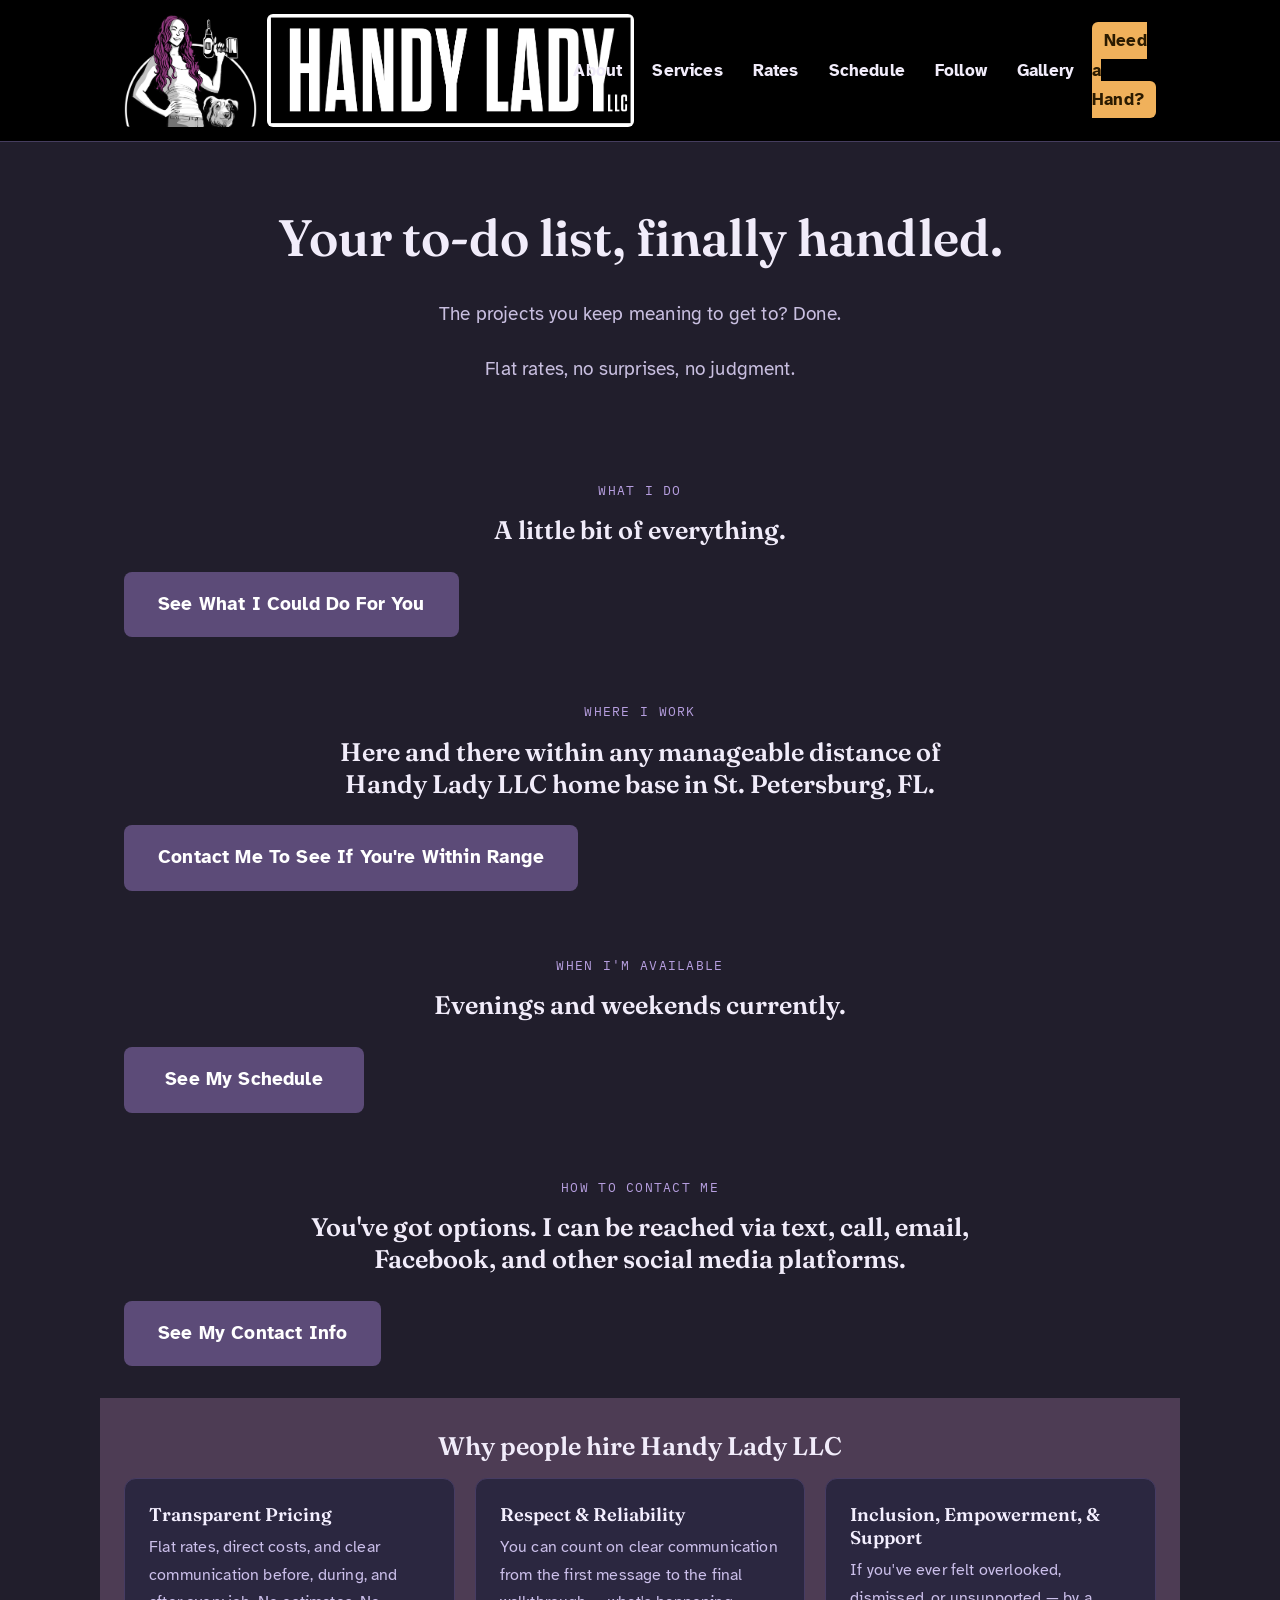
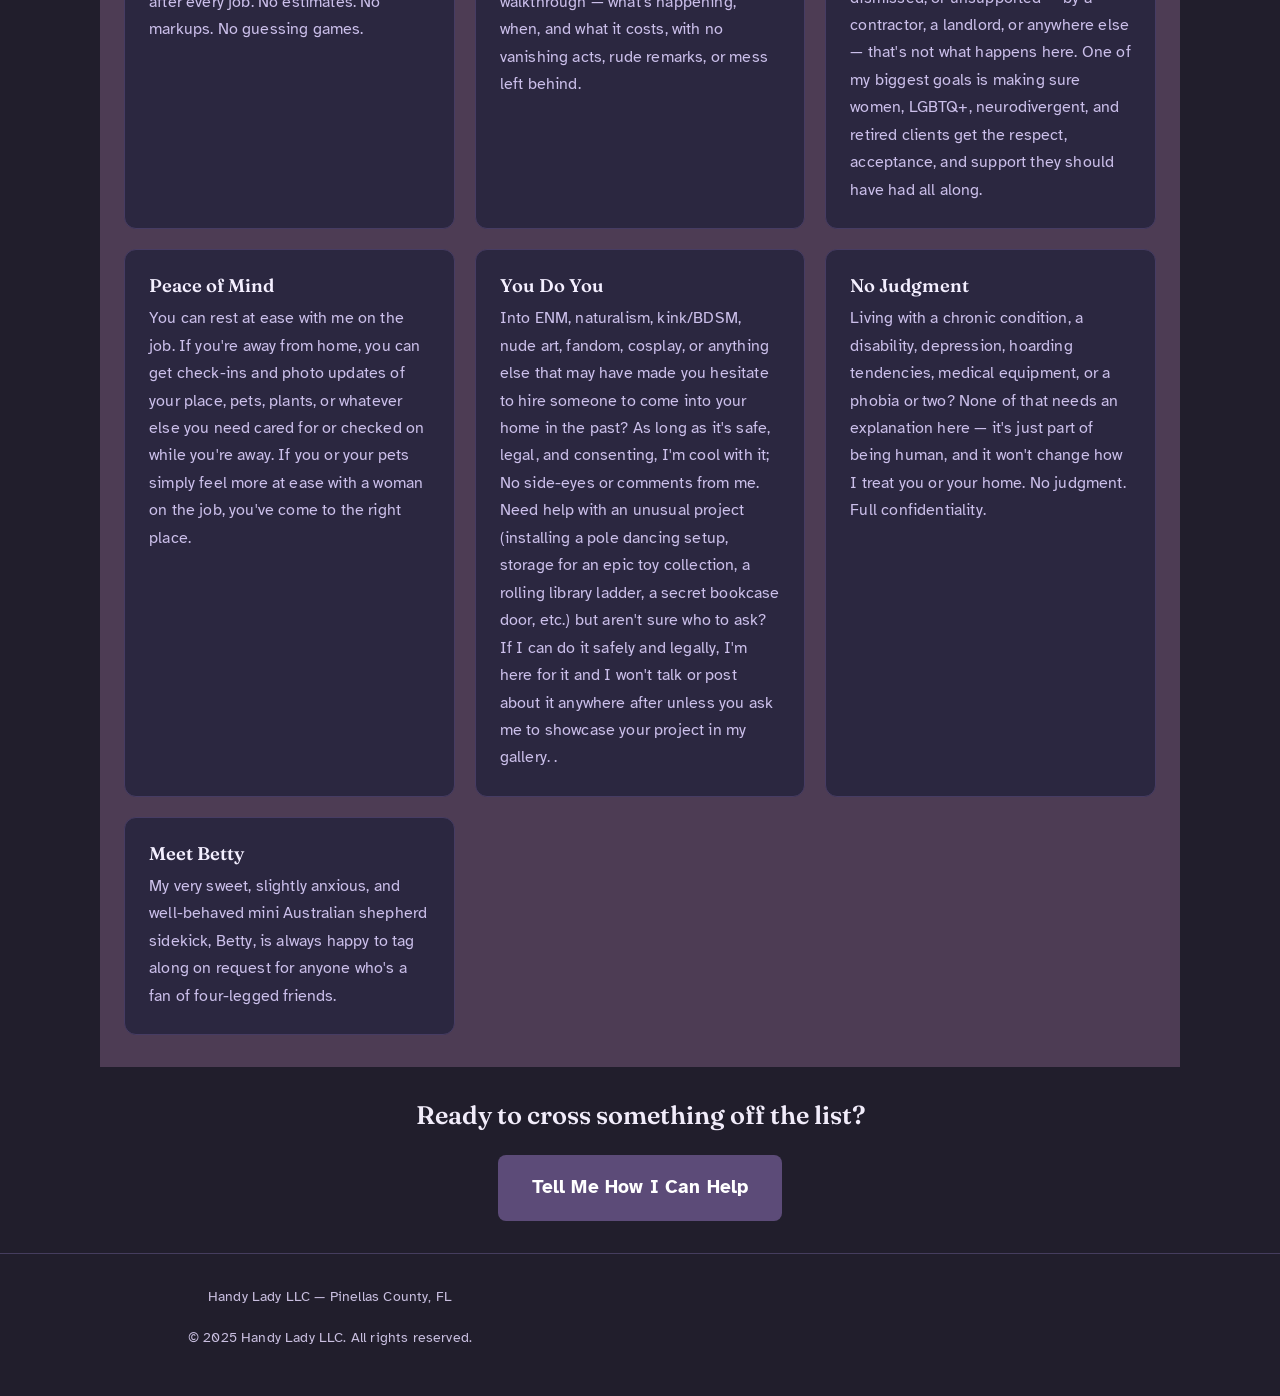
==== index.html @ 33162f94 "Update index.html" ====
<!DOCTYPE html>
<html lang="en">
<head>
<meta charset="UTF-8">
<meta name="viewport" content="width=device-width, initial-scale=1.0">
<title>Handy Lady LLC | Handyperson Services in St. Petersburg, FL</title>
<meta name="description" content="Painting, repairs, maintenance, yard work, assembly, and project help around St. Petersburg, FL. Transparent $40/hr rate, no estimates or guesswork.">
<link rel="preconnect" href="https://fonts.googleapis.com">
<link href="https://fonts.googleapis.com/css2?family=Atkinson+Hyperlegible:wght@400;700&family=Fraunces:opsz,wght@9..144,500;9..144,600&family=IBM+Plex+Mono:wght@400;600&display=swap" rel="stylesheet">
<link rel="stylesheet" href="css/Style.css">
</head>
<body>

<header class="site-header">
<nav>
  <a class="brand" href="index.html">
    <img class="logo-mark" src="Images/HandyLadyLLC_Logo_Compact_No-Name.png" alt="Handy Lady LLC logo mark">
    <img class="logo-name" src="Images/HandyLadyLLC_Logo_Name_Only.png" alt="Handy Lady LLC">
  </a>
  <button class="nav-toggle" aria-label="Menu">☰</button>
  <ul class="nav-links">
    <li><a href="pages/about.html">About</a></li>
    <li><a href="pages/services.html">Services</a></li>
    <li><a href="pages/rates.html">Rates</a></li>
    <li><a href="pages/Schedule.html">Schedule</a></li>
    <li><a href="pages/follow.html">Follow</a></li>
    <li><a href="pages/gallery.html">Gallery</a></li>
    <li><a class="cta" href="pages/contact.html">Need a Hand?</a></li>
  </ul>
</nav>
</header>

<div class="hero" style="display:block;text-align:center;">
  <h1>Your to-do list, finally handled.</h1>
  <p class="tagline" style="margin-left:auto;margin-right:auto;">
    The projects you keep meaning to get to? Done.
  </p>
  <p class="tagline" style="margin-left:auto;margin-right:auto;">
    Flat rates, no surprises, no judgment.
  </p>
</div>

<div class="section">
  <div class="section-head center">
    <span class="eyebrow">What I Do</span>
    <h2>A little bit of everything.</h2>
  </div>
  <div class="button-row">
    <a class="button" href="pages/services.html">See What I Could Do For You</a>
  </div>
</div>

<div class="section">
  <div class="section-head center">
    <span class="eyebrow">Where I Work</span>
    <h2>Here and there within any manageable distance of Handy Lady LLC home base in St. Petersburg, FL.</h2>
  </div>
  <div class="button-row">
    <a class="button" href="pages/contact.html">Contact Me To See If You're Within Range</a>
  </div>
</div>

<div class="section">
  <div class="section-head center">
    <span class="eyebrow">When I'm Available</span>
    <h2>Evenings and weekends currently.</h2>
  </div>
  <div class="button-row">
    <a class="button" href="pages/Schedule.html">See My Schedule</a>
  </div>
</div>

<div class="section">
  <div class="section-head center">
    <span class="eyebrow">How To Contact Me</span>
    <h2>You've got options. I can be reached via text, call, email, Facebook, and other social media platforms.</h2>
  </div>
  <div class="button-row">
    <a class="button" href="pages/contact.html">See My Contact Info</a>
  </div>
</div>

<div class="section strip">
  <div class="section-head center">
    <h2>Why people hire Handy Lady LLC</h2>
  </div>
  <div class="grid grid-square">
    <div class="card">
      <h3>Transparent Pricing</h3>
      <p>Flat rates, direct costs, and clear communication before, during, and after every job.
      No estimates. No markups. No guessing games.</p>
    </div>
     <div class="card">
      <h3>Respect &amp; Reliability</h3>
      <p>You can count on clear communication from the first message to the final walkthrough — what's happening, when, and what it costs, with no vanishing acts, rude remarks, or mess left behind.</p>
    </div>
    <div class="card">
      <h3>Inclusion, Empowerment, &amp; Support</h3>
      <p>If you've ever felt overlooked, dismissed, or unsupported — by a contractor, a landlord, or anywhere else — that's not what happens here. One of my biggest goals is making sure women, LGBTQ+, neurodivergent, and retired clients get the respect, acceptance, and support they should have had all along.</p>
    </div>
     <div class="card">
      <h3>Peace of Mind</h3>
      <p>You can rest at ease with me on the job. If you're away from home, you can get check-ins and photo updates of your place, pets, plants, or whatever else you need cared for or checked on while you're away. If you or your pets simply feel more at ease with a woman on the job, you've come to the right place. </p>
    </div>
     <div class="card">
      <h3>You Do You</h3>
      <p>Into ENM, naturalism, kink/BDSM, nude art, fandom, cosplay, or anything else that may have made you hesitate to hire someone to come into your home in the past? As long as it's safe, legal, and consenting, I'm cool with it; No side-eyes or comments from me. Need help with an unusual project (installing a pole dancing setup, storage for an epic toy collection, a rolling library ladder, a secret bookcase door, etc.) but aren't sure who to ask? If I can do it safely and legally, I'm here for it and I won't talk or post about it anywhere after unless you ask me to showcase your project in my gallery.  .</p>
    </div>
    <div class="card">
      <h3>No Judgment</h3>
      <p>Living with a chronic condition, a disability, depression, hoarding tendencies, medical equipment, or a phobia or two? None of that needs an explanation here — it's just part of being human, and it won't change how I treat you or your home. No judgment. Full confidentiality.</p>
    </div>
    <div class="card">
      <h3>Meet Betty</h3>
      <p>My very sweet, slightly anxious, and well-behaved mini Australian shepherd sidekick, Betty, is always happy to tag along on request for anyone who's a fan of four-legged friends.</p>
    </div>
  </div>
</div>

<div class="section" style="text-align:center;">
  <h2>Ready to cross something off the list?</h2>
  <a class="button" href="pages/contact.html">Tell Me How I Can Help</a>
</div>

<footer>
  <p>Handy Lady LLC &mdash; Pinellas County, FL</p>
  <p>&copy; 2025 Handy Lady LLC. All rights reserved.</p>
</footer>

<script src="js/main.js"></script>
</body>
</html>
---- css/Style.css ----
/* ==========================================================================
   Handy Lady LLC — design tokens
   Warm dark theme: soft dark backgrounds (not pure black), soft off-white
   text (not pure white) to reduce glare, generous line-height and spacing
   for easier reading.
   ========================================================================== */
:root {
  /* color */
  --bg: #211E2C;
  --surface: #2B2740;
  --surface-alt: #332C4A;
  --ink: #F1ECFA;
  --ink-soft: #C9BFE0;
  --brand: #B79FE0;
  --brand-dark: #5C4B78;
  --brand-deep: #423655;
  --amber: #F0B15B;
  --amber-dark: #D89440;
  --line: #453D5E;
  --line-soft: #362F49;

  /* type */
  --font-display: "Fraunces", Georgia, serif;
  --font-body: "Atkinson Hyperlegible", "Work Sans", Arial, Helvetica, sans-serif;
  --font-mono: "IBM Plex Mono", "Courier New", monospace;

  /* layout */
  --max: 1080px;
  --radius: 12px;
}

* { box-sizing: border-box; }

html { scroll-behavior: smooth; }

body {
  margin: 0;
  font-family: var(--font-body);
  background: var(--bg);
  color: var(--ink);
  font-size: 1.06rem;
  line-height: 1.75;
  letter-spacing: .01em;
}

img { max-width: 100%; display: block; }

a { color: var(--brand); text-underline-offset: 3px; }
a:hover { color: var(--amber); }

h1, h2, h3 {
  font-family: var(--font-display);
  font-weight: 600;
  line-height: 1.25;
  letter-spacing: 0;
  margin: 0 0 .55em;
  color: var(--ink);
}

p {
  margin: 0 0 1.1em;
  max-width: 68ch;
}

.eyebrow {
  font-family: var(--font-mono);
  font-size: .8rem;
  letter-spacing: .1em;
  text-transform: uppercase;
  color: var(--brand);
  display: block;
  margin-bottom: 12px;
}

/* ==========================================================================
   Nav
   ========================================================================== */
.site-header {
  background: #000000;
  border-bottom: 1px solid var(--line);
  position: sticky;
  top: 0;
  z-index: 20;
}

nav {
  max-width: var(--max);
  margin: 0 auto;
  display: flex;
  align-items: center;
  justify-content: space-between;
  padding: 14px 24px;
}

.brand {
  display: flex;
  align-items: center;
  gap: 10px;
  text-decoration: none;
  color: var(--ink);
  font-family: var(--font-display);
  font-weight: 600;
  font-size: 1.2rem;
}

.brand img { height: 90px; width: auto; border-radius: 6px; }
@media (min-width: 761px) {
  .brand img { height: 113px; }
}

.nav-links {
  display: flex;
  align-items: center;
  gap: 6px;
  list-style: none;
  margin: 0;
  padding: 0;
}

.nav-links a {
  color: var(--ink);
  text-decoration: none;
  font-weight: 600;
  font-size: 1.05rem;
  padding: 8px 12px;
  border-radius: 6px;
}

.nav-links a:hover {
  color: var(--amber);
  background: var(--line-soft);
}

.nav-links .cta {
  background: var(--amber);
  color: #2B1B00;
}
.nav-links .cta:hover { background: var(--amber-dark); color: #2B1B00; }

.nav-toggle {
  display: none;
  background: var(--surface-alt);
  color: var(--ink);
  border: 1px solid var(--line);
  border-radius: 6px;
  padding: 8px 10px;
  font-size: 1.1rem;
  cursor: pointer;
}

@media (max-width: 760px) {
  .nav-toggle { display: block; }
  .nav-links {
    display: none;
    position: absolute;
    top: 100%;
    left: 0;
    right: 0;
    background: var(--surface);
    border-bottom: 1px solid var(--line);
    flex-direction: column;
    align-items: stretch;
    padding: 8px 16px 16px;
  }
  .nav-links.open { display: flex; }
  .nav-links a { padding: 12px 10px; }
}

/* ==========================================================================
   Hero
   ========================================================================== */
.hero {
  max-width: var(--max);
  margin: 0 auto;
  padding: 64px 24px 40px;
  display: grid;
  grid-template-columns: 1.1fr .9fr;
  gap: 40px;
  align-items: center;
}

@media (max-width: 760px) {
  .hero { grid-template-columns: 1fr; padding-top: 40px; text-align: center; }
  .hero-art { order: -1; margin: 0 auto; max-width: 260px; }
  .hero p { margin-left: auto; margin-right: auto; }
}

.hero h1 { font-size: clamp(2.2rem, 5vw, 3.2rem); }

.hero .tagline {
  font-size: 1.2rem;
  color: var(--ink-soft);
  max-width: 46ch;
}

.hero-art {
  background: var(--surface);
  border: 1px solid var(--line);
  border-radius: var(--radius);
  padding: 30px;
  text-align: center;
}

.button {
  display: inline-block;
  margin-top: 10px;
  background: var(--brand-dark);
  color: #FFFFFF;
  padding: 16px 34px;
  text-decoration: none;
  border-radius: 8px;
  font-size: 1.2rem;
  font-weight: 700;
  border: none;
  cursor: pointer;
  min-width: 240px;
  text-align: center;
}
.button:hover { background: var(--brand-deep); color: #FFFFFF; }

.button.secondary {
  background: transparent;
  color: var(--brand);
  border: 1.5px solid var(--brand);
}
.button.secondary:hover { background: var(--line-soft); color: var(--brand); }

.button-row { display: flex; gap: 14px; flex-wrap: wrap; margin-top: 12px; }
@media (max-width: 760px) { .button-row { justify-content: center; } }

/* ==========================================================================
   Sections / generic
   ========================================================================== */
.section {
  max-width: var(--max);
  margin: 0 auto;
  padding: 32px 24px;
}

.section-head { max-width: 60ch; margin-bottom: 16px; }
.section-head.center { max-width: 60ch; margin-left: auto; margin-right: auto; text-align: center; }
.section-head.center p { margin-left: auto; margin-right: auto; }

.page-hero {
  max-width: var(--max);
  margin: 0 auto;
  padding: 48px 24px 8px;
}

/* accent band — a warm purple wash to separate this section from the page,
   without ever going back to a bright white panel */
.strip {
  background: #4D3C54;
  color: var(--ink);
}
.strip .eyebrow { color: var(--amber); }
.strip .section-head p { color: #E2D6F7; }
.strip .card {
  background: #2B2740;
  border: 1px solid #463C63;
}
.strip .card h3 { color: #F4EFFF; }
.strip .card p { color: #CBBFEA; }

/* card grid */
.grid {
  display: grid;
  grid-template-columns: repeat(3, 1fr);
  gap: 20px;
}
@media (max-width: 900px) { .grid { grid-template-columns: repeat(2, 1fr); } }
@media (max-width: 600px) { .grid { grid-template-columns: 1fr; } }

.card {
  background: var(--surface);
  border: 1px solid var(--line);
  border-radius: var(--radius);
  padding: 24px;
}

.card h3 { font-size: 1.15rem; margin-bottom: 8px; }
.card p { color: var(--ink-soft); font-size: .98rem; margin-bottom: 0; }

/* tool tag chips used on services page */
.tag-list { list-style: none; margin: 0; padding: 0; display: flex; flex-wrap: wrap; gap: 8px; }
.tag-list li {
  font-family: var(--font-mono);
  font-size: .82rem;
  background: var(--surface-alt);
  border: 1px solid var(--line);
  color: var(--brand);
  padding: 5px 10px;
  border-radius: 100px;
}

/* ==========================================================================
   Work-order ticket (rates page signature element)
   ========================================================================== */
.ticket {
  background: var(--surface);
  border: 1.5px dashed var(--brand);
  border-radius: var(--radius);
  padding: 32px;
  position: relative;
}

.ticket::before,
.ticket::after {
  content: "";
  position: absolute;
  width: 22px;
  height: 22px;
  border-radius: 50%;
  background: var(--bg);
  border: 1.5px dashed var(--brand);
  top: 50%;
  transform: translateY(-50%);
}
.ticket::before { left: -12px; }
.ticket::after { right: -12px; }

.ticket-head {
  display: flex;
  justify-content: space-between;
  align-items: baseline;
  border-bottom: 1px dashed var(--line);
  padding-bottom: 14px;
  margin-bottom: 18px;
  font-family: var(--font-mono);
  color: var(--ink-soft);
}

.ticket-rate {
  font-family: var(--font-mono);
  font-size: 2.6rem;
  color: var(--brand);
}
.ticket-rate span { font-size: 1rem; color: var(--ink-soft); }

.line-item {
  display: flex;
  justify-content: space-between;
  gap: 20px;
  padding: 12px 0;
  border-bottom: 1px solid var(--line-soft);
  font-size: .98rem;
}
.line-item:last-child { border-bottom: none; }
.line-item dt { color: var(--ink); font-weight: 600; }
.line-item dd { margin: 0; color: var(--ink-soft); text-align: right; }

/* schedule table */
.schedule { width: 100%; border-collapse: collapse; font-size: .98rem; }
.schedule th, .schedule td {
  text-align: left;
  padding: 12px;
  border-bottom: 1px solid var(--line-soft);
}
.schedule th { font-family: var(--font-mono); font-size: .78rem; letter-spacing: .08em; text-transform: uppercase; color: var(--ink-soft); }

/* faq */
details.faq-item {
  background: var(--surface);
  border: 1px solid var(--line);
  border-radius: var(--radius);
  padding: 18px 22px;
  margin-bottom: 12px;
}
details.faq-item summary {
  cursor: pointer;
  font-weight: 700;
  font-family: var(--font-display);
  font-size: 1.08rem;
  color: var(--ink);
}
details.faq-item summary::marker { color: var(--brand); }
details.faq-item p { margin-top: 12px; color: var(--ink-soft); }

/* gallery */
.gallery-empty {
  border: 1.5px dashed var(--line);
  border-radius: var(--radius);
  padding: 60px 24px;
  text-align: center;
  color: var(--ink-soft);
  background: var(--surface);
}

/* contact */
.contact-grid {
  display: grid;
  grid-template-columns: repeat(2, 1fr);
  gap: 18px;
}
@media (max-width: 700px) { .contact-grid { grid-template-columns: 1fr; } }

.contact-card {
  background: var(--surface);
  border: 1px solid var(--line);
  border-radius: var(--radius);
  padding: 22px;
}
.contact-card .eyebrow { margin-bottom: 6px; }
.contact-card a.button { margin-top: 14px; }

.note {
  font-size: .9rem;
  color: var(--ink-soft);
  background: var(--surface-alt);
  border-left: 3px solid var(--amber);
  padding: 10px 16px;
  border-radius: 0 8px 8px 0;
  margin-top: 18px;
}

/* footer */
footer {
  border-top: 1px solid var(--line);
  padding: 30px 24px;
  text-align: center;
  color: var(--ink-soft);
  font-size: .9rem;
}
footer a { color: var(--ink-soft); }

/* ==========================================================================
   Accessibility helpers
   ========================================================================== */
:focus-visible {
  outline: 3px solid var(--amber);
  outline-offset: 2px;
}

@media (prefers-reduced-motion: reduce) {
  html { scroll-behavior: auto; }
  * { animation-duration: 0.01ms !important; transition-duration: 0.01ms !important; }
}
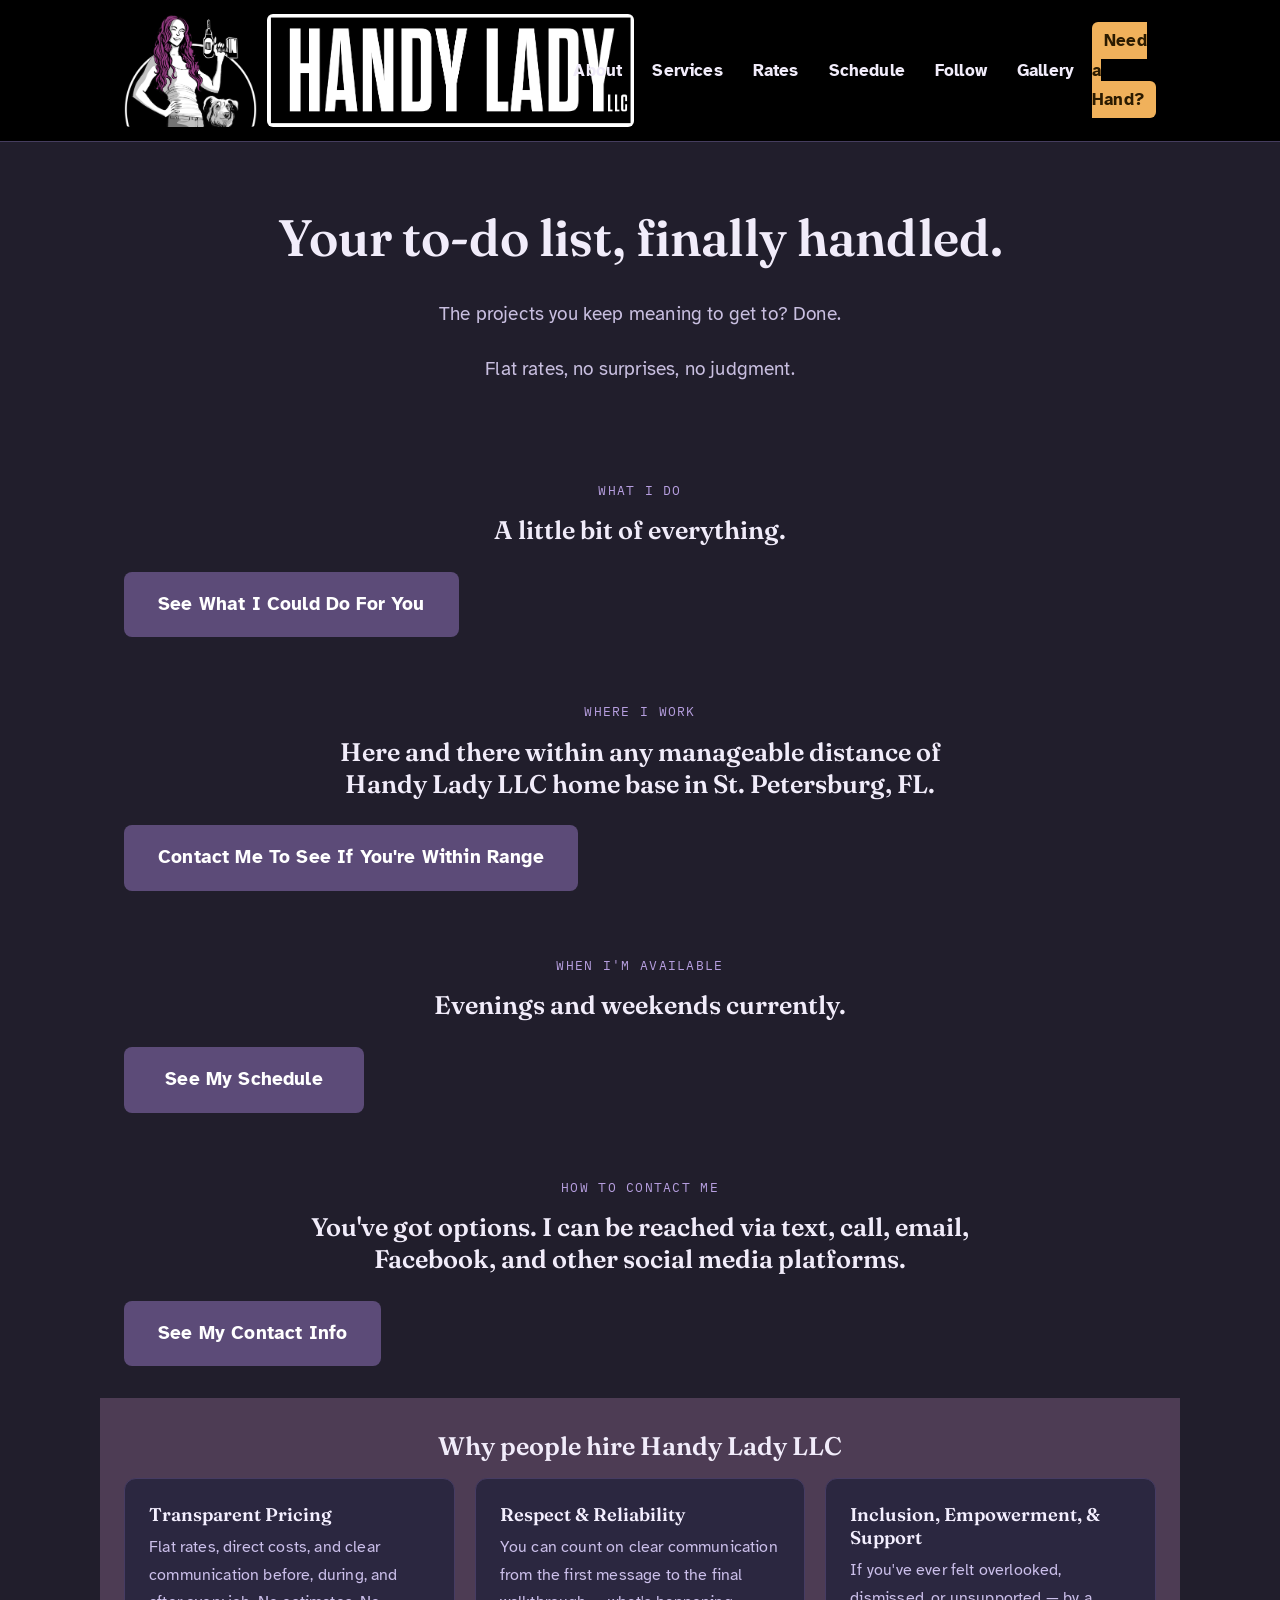
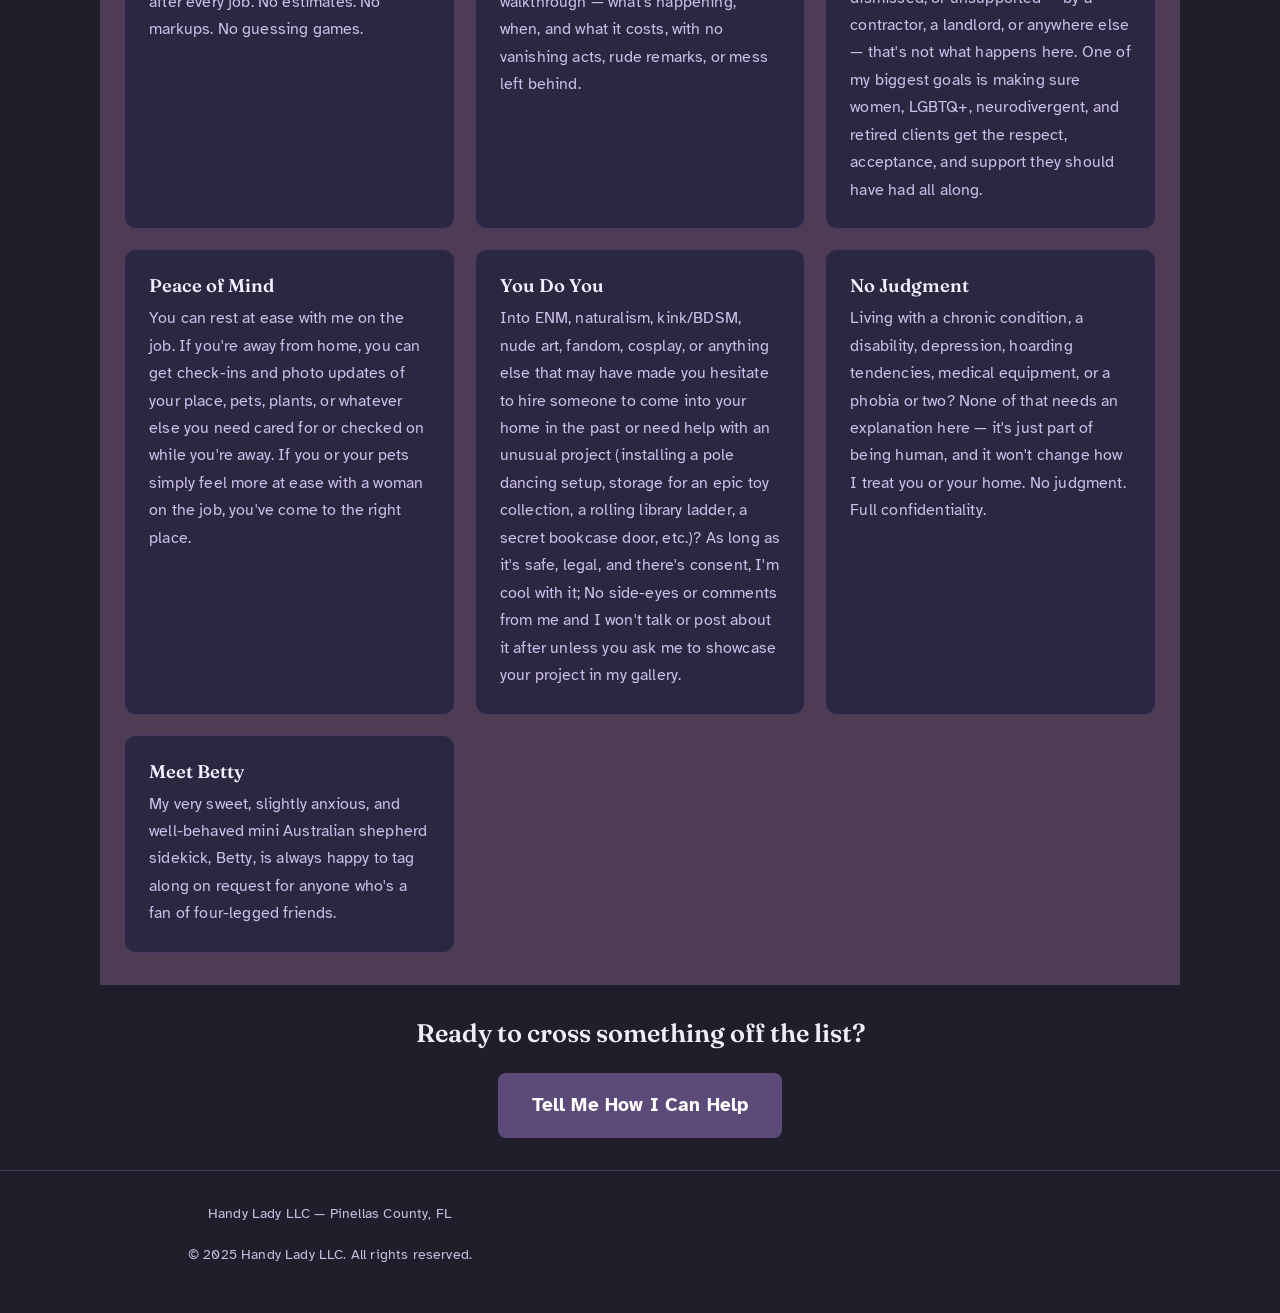
==== commit 8cf068aa: "Update index.html" ====
--- a/index.html
+++ b/index.html
@@ -104,7 +104,11 @@
     </div>
      <div class="card">
       <h3>You Do You</h3>
-      <p>Into ENM, naturalism, kink/BDSM, nude art, fandom, cosplay, or anything else that may have made you hesitate to hire someone to come into your home in the past? As long as it's safe, legal, and consenting, I'm cool with it; No side-eyes or comments from me. Need help with an unusual project (installing a pole dancing setup, storage for an epic toy collection, a rolling library ladder, a secret bookcase door, etc.) but aren't sure who to ask? If I can do it safely and legally, I'm here for it and I won't talk or post about it anywhere after unless you ask me to showcase your project in my gallery.  .</p>
+      <p>Into ENM, naturalism, kink/BDSM, nude art, fandom, cosplay, or anything else that may have made you 
+        hesitate to hire someone to come into your home in the past or need help with an unusual project (installing 
+        a pole dancing setup, storage for an epic toy collection, a rolling library ladder, a secret bookcase door, 
+        etc.)? As long as it's safe, legal, and there's consent, I'm cool with it; No side-eyes or comments from me 
+        and I won't talk or post about it after unless you ask me to showcase your project in my gallery.</p>
     </div>
     <div class="card">
       <h3>No Judgment</h3>
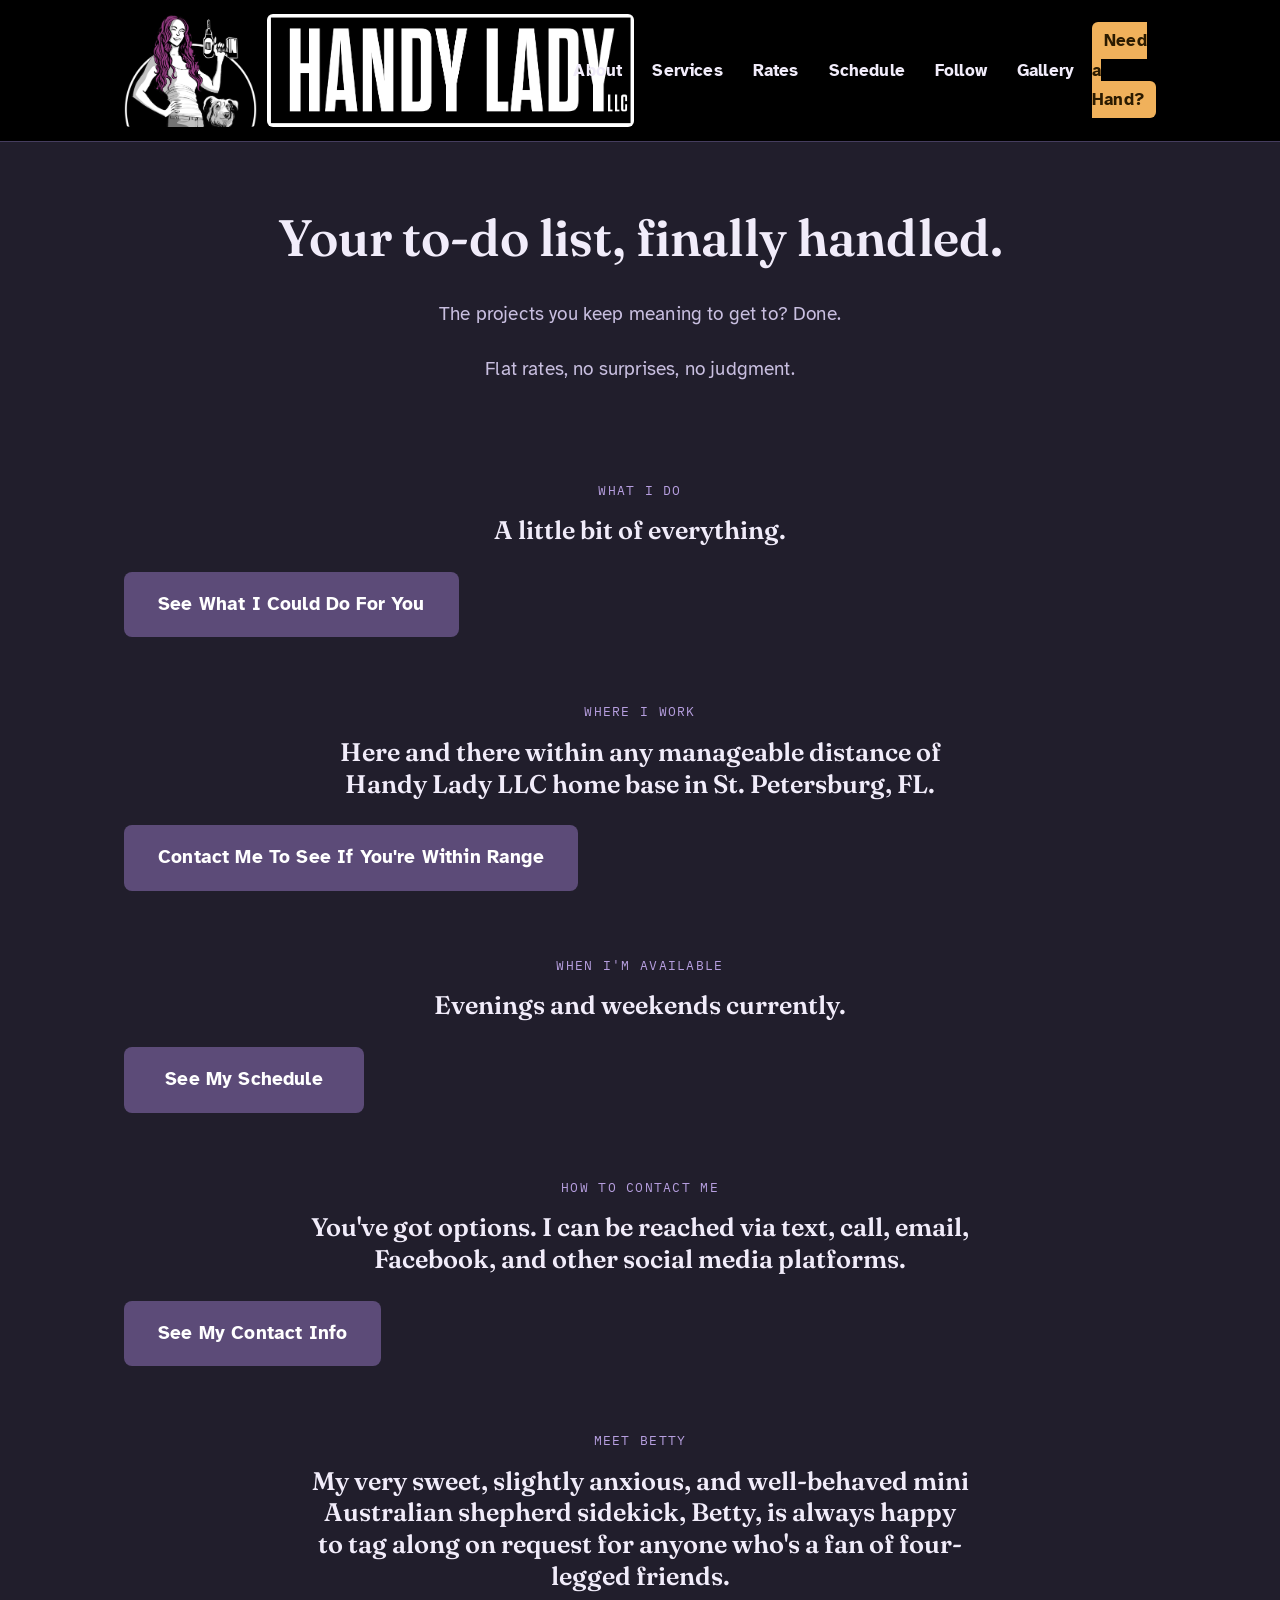
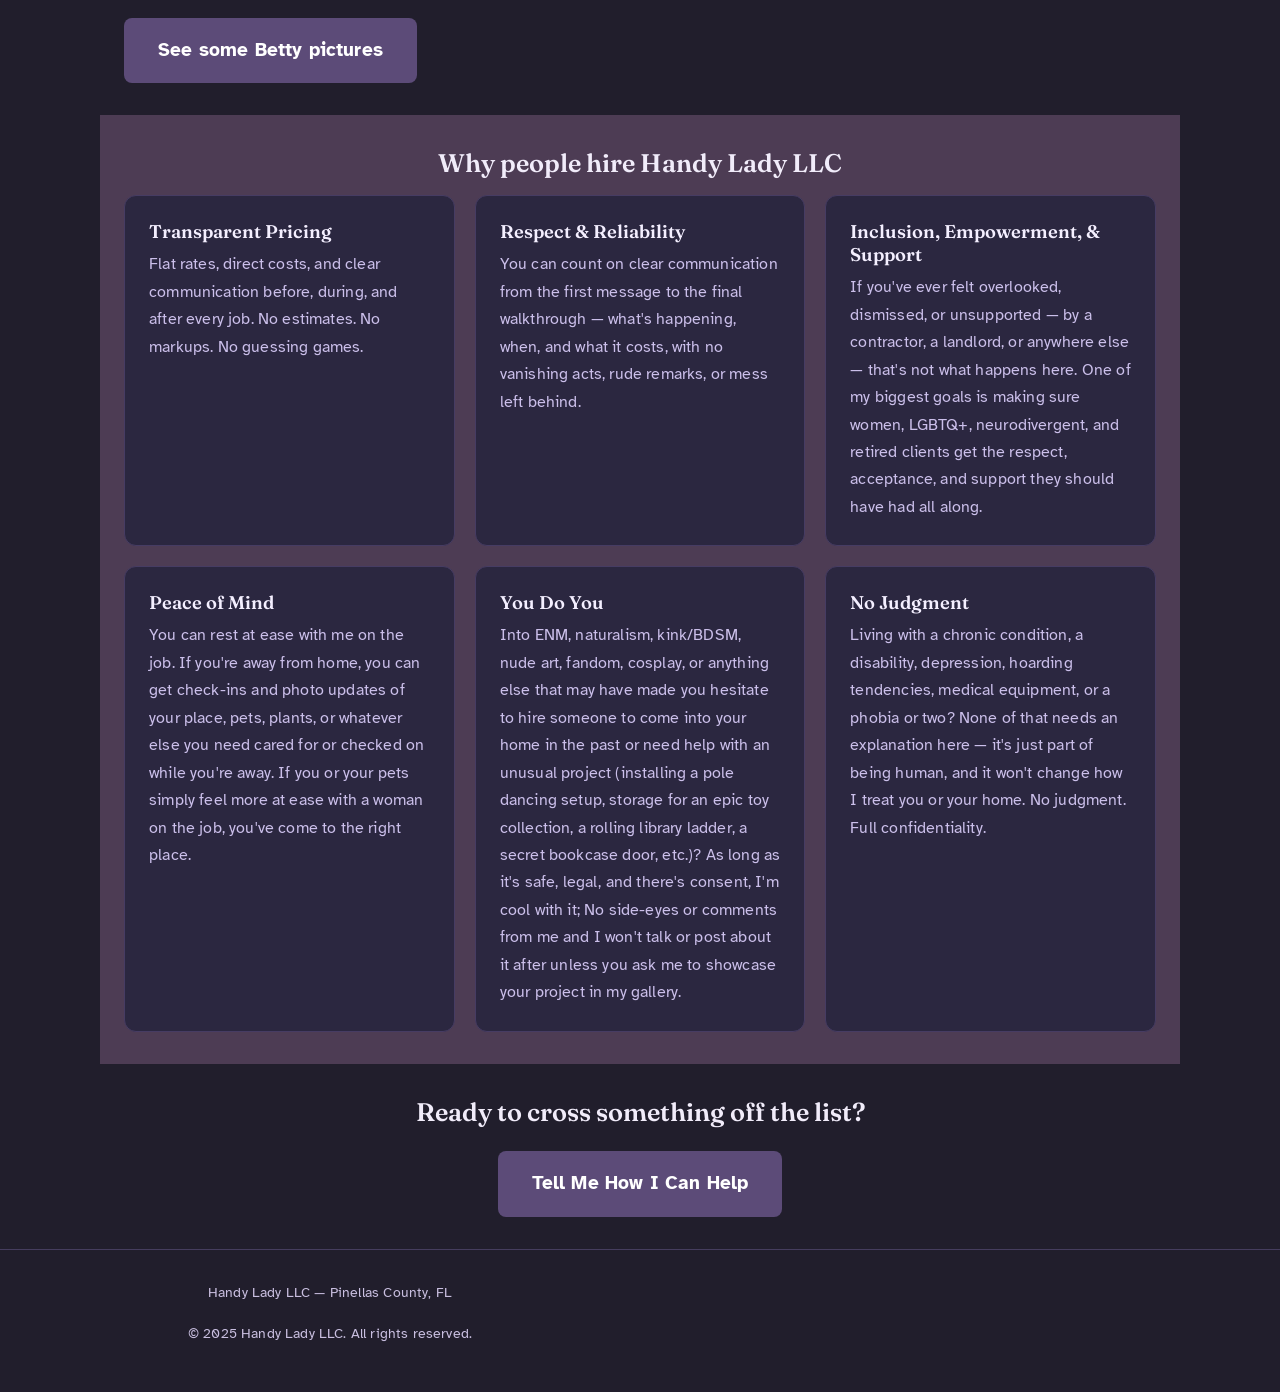
==== commit 74bb63d4: "Update index.html" ====
--- a/index.html
+++ b/index.html
@@ -80,6 +80,16 @@
   </div>
 </div>
 
+<div class="section">
+  <div class="section-head center">
+    <span class="eyebrow">Meet Betty</span>
+    <h2>My very sweet, slightly anxious, and well-behaved mini Australian shepherd sidekick, Betty, is always happy to tag along on request for anyone who's a fan of four-legged friends.</h2>
+  </div>
+  <div class="button-row">
+    <a class="button" href="pages/contact.html">See some Betty pictures</a>
+  </div>
+</div>
+  
 <div class="section strip">
   <div class="section-head center">
     <h2>Why people hire Handy Lady LLC</h2>
@@ -114,10 +124,6 @@
       <h3>No Judgment</h3>
       <p>Living with a chronic condition, a disability, depression, hoarding tendencies, medical equipment, or a phobia or two? None of that needs an explanation here — it's just part of being human, and it won't change how I treat you or your home. No judgment. Full confidentiality.</p>
     </div>
-    <div class="card">
-      <h3>Meet Betty</h3>
-      <p>My very sweet, slightly anxious, and well-behaved mini Australian shepherd sidekick, Betty, is always happy to tag along on request for anyone who's a fan of four-legged friends.</p>
-    </div>
   </div>
 </div>
 
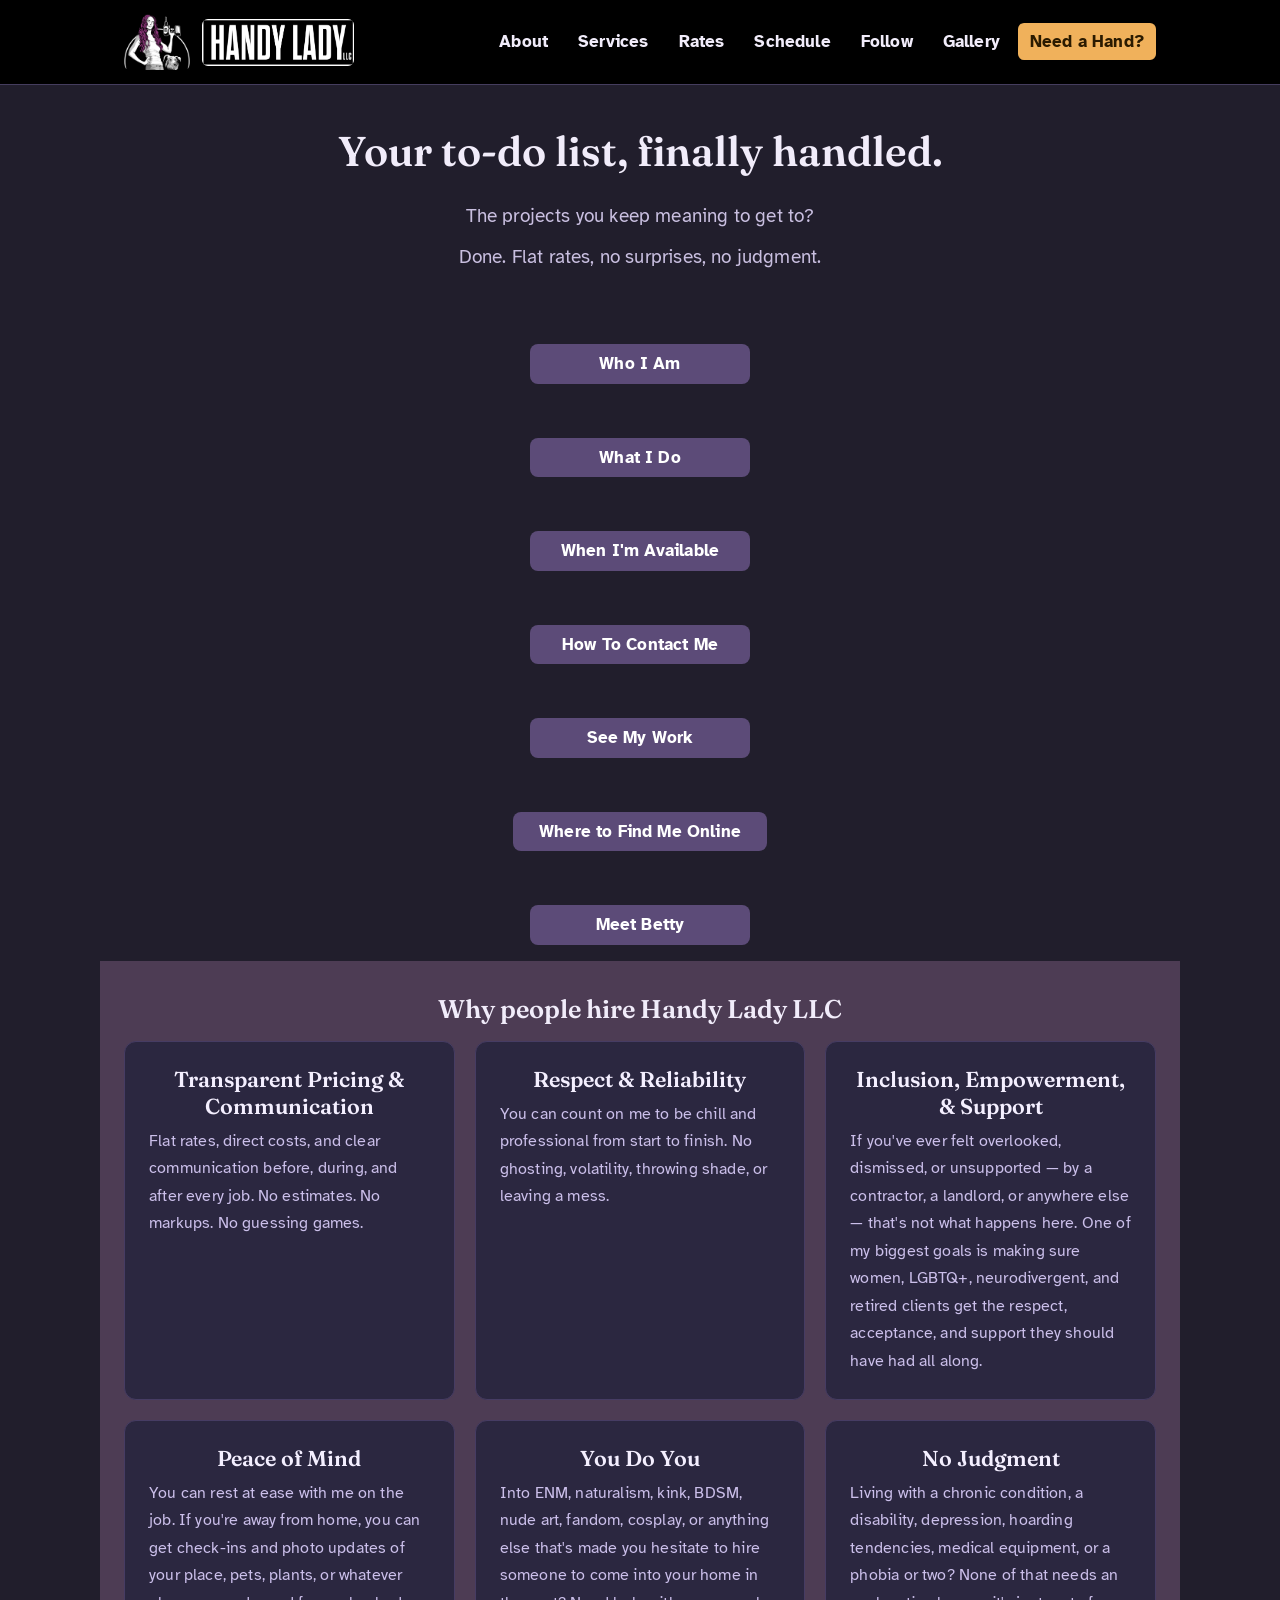
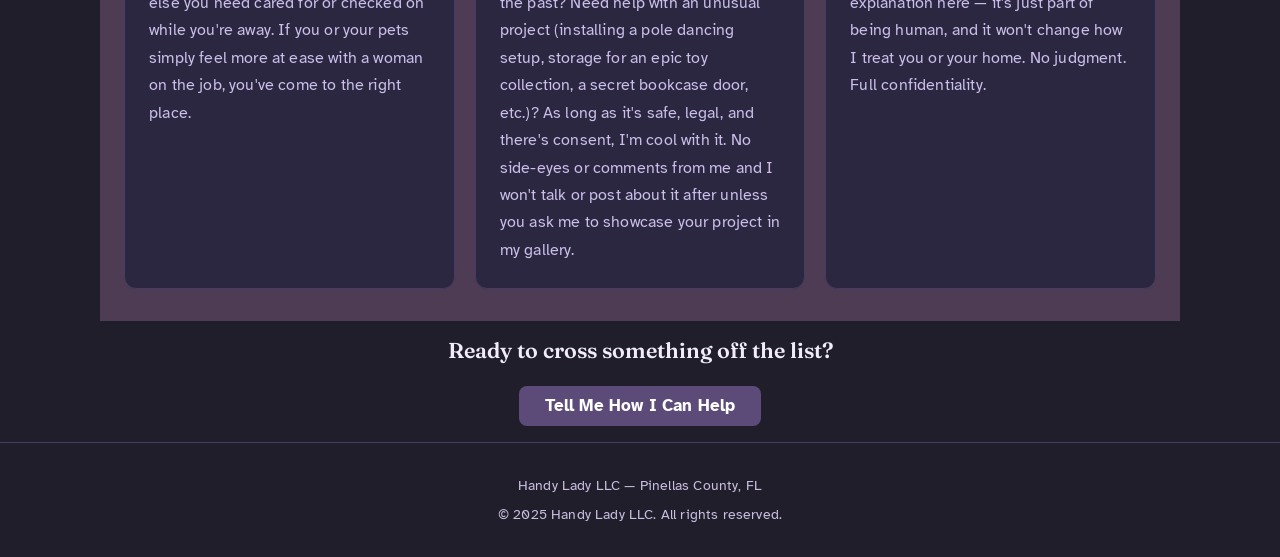
==== commit 81b34c2e: "Update index.html" ====
--- a/index.html
+++ b/index.html
@@ -33,60 +33,55 @@
 <div class="hero" style="display:block;text-align:center;">
   <h1>Your to-do list, finally handled.</h1>
   <p class="tagline" style="margin-left:auto;margin-right:auto;">
-    The projects you keep meaning to get to? Done.
+    The projects you keep meaning to get to? 
   </p>
+  <p class="tagline" style="margin-left:auto;margin-right:auto;">
+    Done.
+    </p?
   <p class="tagline" style="margin-left:auto;margin-right:auto;">
     Flat rates, no surprises, no judgment.
   </p>
 </div>
 
 <div class="section">
-  <div class="section-head center">
-    <span class="eyebrow">What I Do</span>
-    <h2>A little bit of everything.</h2>
+  <div class="button-row">
+    <a class="button" href="pages/about.html">Who I Am</a>
   </div>
+</div>
+  
+<div class="section">
   <div class="button-row">
-    <a class="button" href="pages/services.html">See What I Could Do For You</a>
+    <a class="button" href="pages/services.html">What I Do</a>
   </div>
 </div>
 
 <div class="section">
-  <div class="section-head center">
-    <span class="eyebrow">Where I Work</span>
-    <h2>Here and there within any manageable distance of Handy Lady LLC home base in St. Petersburg, FL.</h2>
-  </div>
   <div class="button-row">
-    <a class="button" href="pages/contact.html">Contact Me To See If You're Within Range</a>
+    <a class="button" href="pages/Schedule.html">When I'm Available</a>
   </div>
 </div>
 
 <div class="section">
-  <div class="section-head center">
-    <span class="eyebrow">When I'm Available</span>
-    <h2>Evenings and weekends currently.</h2>
+  <div class="button-row">
+    <a class="button" href="pages/contact.html">How To Contact Me</a>
   </div>
+</div>
+  
+  <div class="section">
   <div class="button-row">
-    <a class="button" href="pages/Schedule.html">See My Schedule</a>
+    <a class="button" href="pages/gallery.html">See My Work</a>
   </div>
 </div>
 
 <div class="section">
-  <div class="section-head center">
-    <span class="eyebrow">How To Contact Me</span>
-    <h2>You've got options. I can be reached via text, call, email, Facebook, and other social media platforms.</h2>
-  </div>
   <div class="button-row">
-    <a class="button" href="pages/contact.html">See My Contact Info</a>
+    <a class="button" href="pages/follow.html">Where to Find Me Online</a>
   </div>
 </div>
-
+  
 <div class="section">
-  <div class="section-head center">
-    <span class="eyebrow">Meet Betty</span>
-    <h2>My very sweet, slightly anxious, and well-behaved mini Australian shepherd sidekick, Betty, is always happy to tag along on request for anyone who's a fan of four-legged friends.</h2>
-  </div>
   <div class="button-row">
-    <a class="button" href="pages/contact.html">See some Betty pictures</a>
+    <a class="button" href="pages/Betty.html">Meet Betty</a>
   </div>
 </div>
   
@@ -96,13 +91,13 @@
   </div>
   <div class="grid grid-square">
     <div class="card">
-      <h3>Transparent Pricing</h3>
+      <h3>Transparent Pricing &amp Communication</h3>
       <p>Flat rates, direct costs, and clear communication before, during, and after every job.
       No estimates. No markups. No guessing games.</p>
     </div>
      <div class="card">
       <h3>Respect &amp; Reliability</h3>
-      <p>You can count on clear communication from the first message to the final walkthrough — what's happening, when, and what it costs, with no vanishing acts, rude remarks, or mess left behind.</p>
+      <p>You can count on me to be chill and professional from start to finish. No ghosting, volatility, throwing shade, or leaving a mess.</p>
     </div>
     <div class="card">
       <h3>Inclusion, Empowerment, &amp; Support</h3>
@@ -114,10 +109,10 @@
     </div>
      <div class="card">
       <h3>You Do You</h3>
-      <p>Into ENM, naturalism, kink/BDSM, nude art, fandom, cosplay, or anything else that may have made you 
-        hesitate to hire someone to come into your home in the past or need help with an unusual project (installing 
-        a pole dancing setup, storage for an epic toy collection, a rolling library ladder, a secret bookcase door, 
-        etc.)? As long as it's safe, legal, and there's consent, I'm cool with it; No side-eyes or comments from me 
+      <p>Into ENM, naturalism, kink, BDSM, nude art, fandom, cosplay, or anything else that's made you 
+        hesitate to hire someone to come into your home in the past? Need help with an unusual project (installing 
+        a pole dancing setup, storage for an epic toy collection, a secret bookcase door, 
+        etc.)? As long as it's safe, legal, and there's consent, I'm cool with it. No side-eyes or comments from me 
         and I won't talk or post about it after unless you ask me to showcase your project in my gallery.</p>
     </div>
     <div class="card">
--- a/css/Style.css
+++ b/css/Style.css
@@ -57,6 +57,9 @@
   color: var(--ink);
 }
 
+h2 { font-size: 1.35rem; }
+h3 { font-size: 1.2rem; }
+
 p {
   margin: 0 0 1.1em;
   max-width: 68ch;
@@ -95,7 +98,7 @@
 .brand {
   display: flex;
   align-items: center;
-  gap: 10px;
+  gap: 8px;
   text-decoration: none;
   color: var(--ink);
   font-family: var(--font-display);
@@ -103,9 +106,12 @@
   font-size: 1.2rem;
 }
 
-.brand img { height: 90px; width: auto; border-radius: 6px; }
+.brand img { width: auto; border-radius: 6px; }
+.brand .logo-mark { height: 46px; }
+.brand .logo-name { height: 42px; margin-left: 4px; }
 @media (min-width: 761px) {
-  .brand img { height: 113px; }
+  .brand .logo-mark { height: 56px; }
+  .brand .logo-name { height: 47px; }
 }
 
 .nav-links {
@@ -122,6 +128,7 @@
   text-decoration: none;
   font-weight: 600;
   font-size: 1.05rem;
+  line-height: 1.4;
   padding: 8px 12px;
   border-radius: 6px;
 }
@@ -172,7 +179,7 @@
 .hero {
   max-width: var(--max);
   margin: 0 auto;
-  padding: 64px 24px 40px;
+  padding: 40px 24px 24px;
   display: grid;
   grid-template-columns: 1.1fr .9fr;
   gap: 40px;
@@ -180,17 +187,18 @@
 }
 
 @media (max-width: 760px) {
-  .hero { grid-template-columns: 1fr; padding-top: 40px; text-align: center; }
+  .hero { grid-template-columns: 1fr; padding-top: 32px; text-align: center; }
   .hero-art { order: -1; margin: 0 auto; max-width: 260px; }
   .hero p { margin-left: auto; margin-right: auto; }
 }
 
-.hero h1 { font-size: clamp(2.2rem, 5vw, 3.2rem); }
+.hero h1 { font-size: clamp(1.9rem, 4.2vw, 2.6rem); }
 
 .hero .tagline {
   font-size: 1.2rem;
   color: var(--ink-soft);
   max-width: 46ch;
+  margin: 0 auto .4em;
 }
 
 .hero-art {
@@ -206,14 +214,15 @@
   margin-top: 10px;
   background: var(--brand-dark);
   color: #FFFFFF;
-  padding: 16px 34px;
+  padding: 8px 26px;
   text-decoration: none;
   border-radius: 8px;
-  font-size: 1.2rem;
+  font-size: 1.05rem;
+  line-height: 1.4;
   font-weight: 700;
   border: none;
   cursor: pointer;
-  min-width: 240px;
+  min-width: 220px;
   text-align: center;
 }
 .button:hover { background: var(--brand-deep); color: #FFFFFF; }
@@ -225,8 +234,7 @@
 }
 .button.secondary:hover { background: var(--line-soft); color: var(--brand); }
 
-.button-row { display: flex; gap: 14px; flex-wrap: wrap; margin-top: 12px; }
-@media (max-width: 760px) { .button-row { justify-content: center; } }
+.button-row { display: flex; gap: 14px; flex-wrap: wrap; margin-top: 12px; justify-content: center; }
 
 /* ==========================================================================
    Sections / generic
@@ -234,8 +242,10 @@
 .section {
   max-width: var(--max);
   margin: 0 auto;
-  padding: 32px 24px;
-}
+  padding: 16px 24px;
+}
+
+.section.strip { padding: 32px 24px; }
 
 .section-head { max-width: 60ch; margin-bottom: 16px; }
 .section-head.center { max-width: 60ch; margin-left: auto; margin-right: auto; text-align: center; }
@@ -254,6 +264,7 @@
   color: var(--ink);
 }
 .strip .eyebrow { color: var(--amber); }
+.strip .section-head h2 { font-size: 1.6rem; }
 .strip .section-head p { color: #E2D6F7; }
 .strip .card {
   background: #2B2740;
@@ -278,8 +289,9 @@
   padding: 24px;
 }
 
-.card h3 { font-size: 1.15rem; margin-bottom: 8px; }
+.card h3 { font-size: 1.35rem; text-align: center; margin-bottom: 8px; }
 .card p { color: var(--ink-soft); font-size: .98rem; margin-bottom: 0; }
+.card p + p { margin-top: 0.8em; }
 
 /* tool tag chips used on services page */
 .tag-list { list-style: none; margin: 0; padding: 0; display: flex; flex-wrap: wrap; gap: 8px; }
@@ -422,6 +434,11 @@
   font-size: .9rem;
 }
 footer a { color: var(--ink-soft); }
+footer p {
+  margin: 0 auto 4px;
+  max-width: 60ch;
+}
+footer p:last-child { margin-bottom: 0; }
 
 /* ==========================================================================
    Accessibility helpers
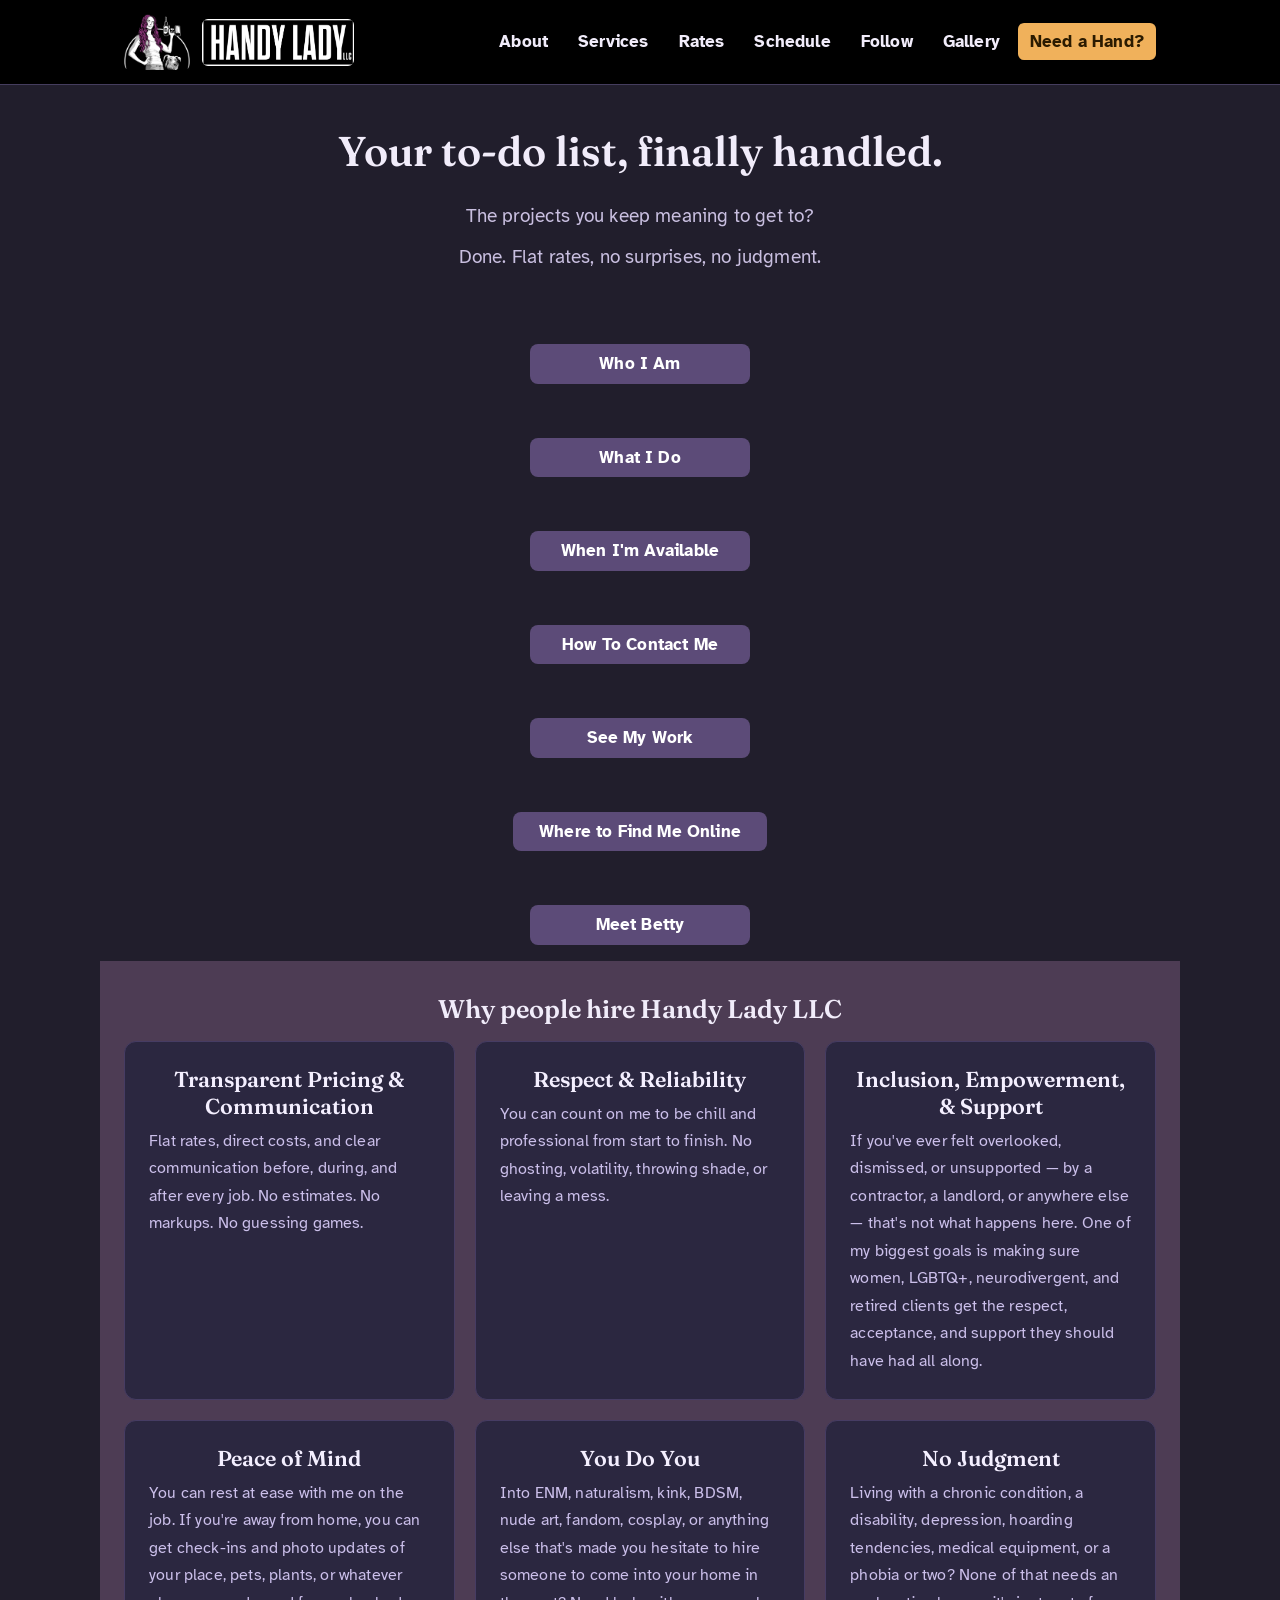
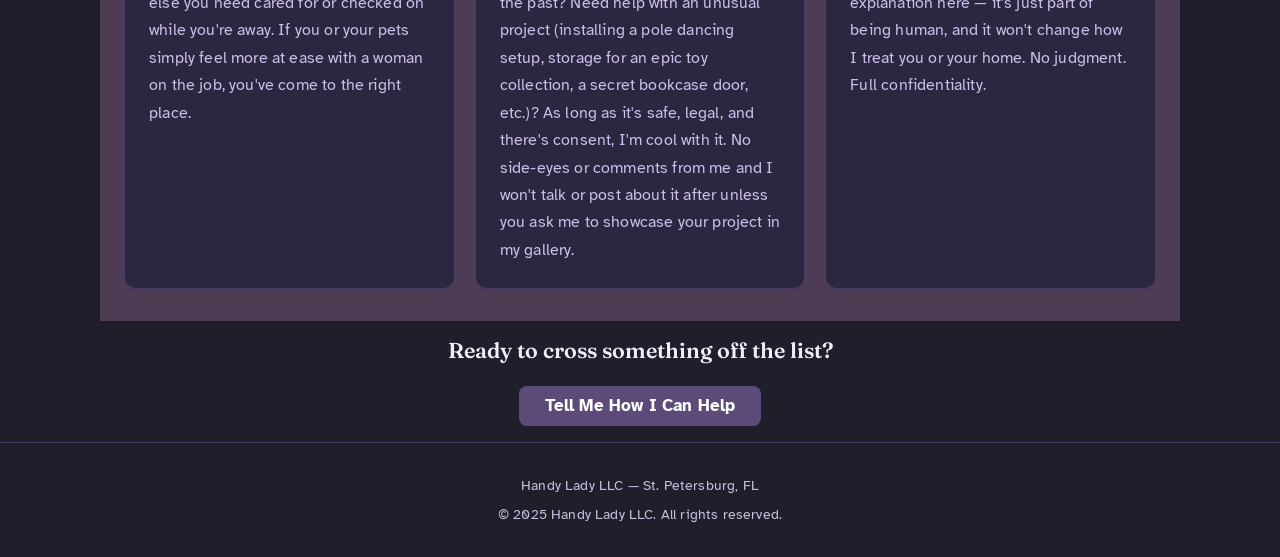
==== commit 7e955873: "Update index.html" ====
--- a/index.html
+++ b/index.html
@@ -128,7 +128,7 @@
 </div>
 
 <footer>
-  <p>Handy Lady LLC &mdash; Pinellas County, FL</p>
+  <p>Handy Lady LLC &mdash; St. Petersburg, FL</p>
   <p>&copy; 2025 Handy Lady LLC. All rights reserved.</p>
 </footer>
 
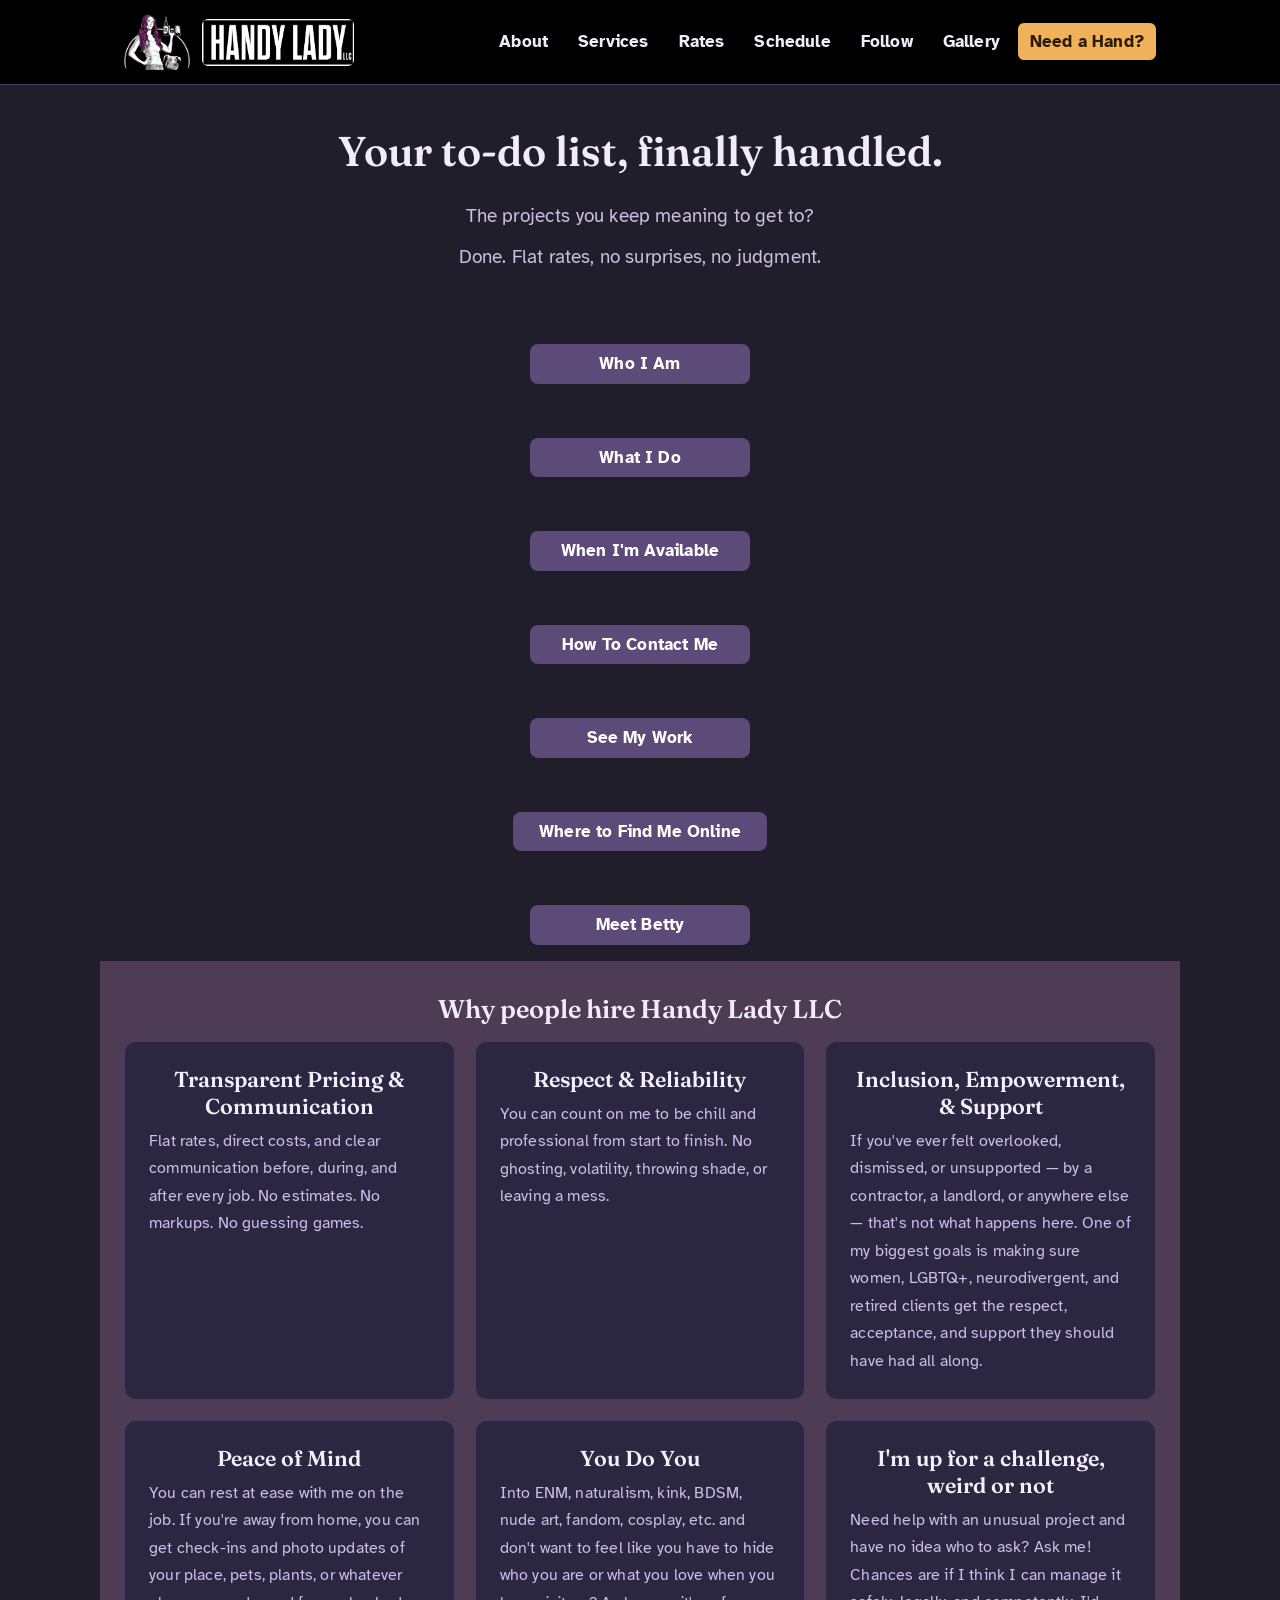
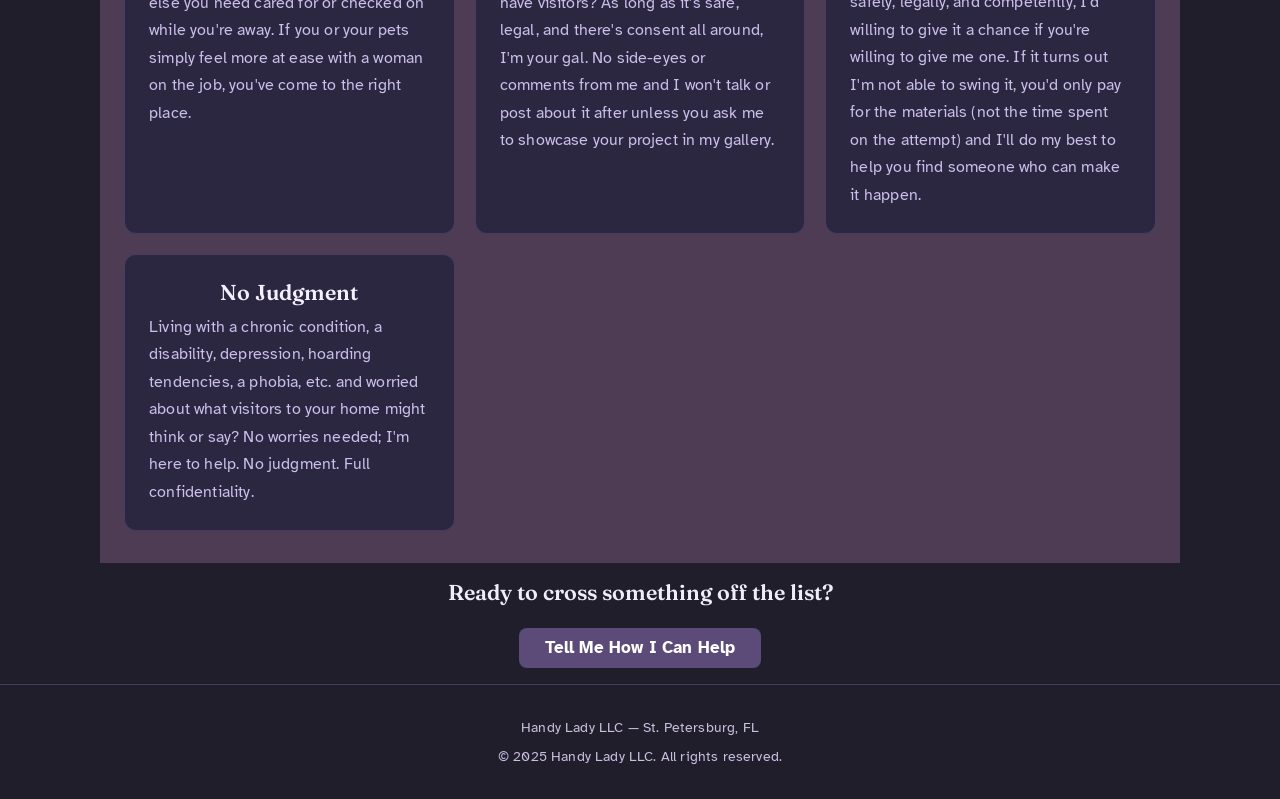
==== commit 14e9efc0: "Update index.html" ====
--- a/index.html
+++ b/index.html
@@ -109,15 +109,23 @@
     </div>
      <div class="card">
       <h3>You Do You</h3>
-      <p>Into ENM, naturalism, kink, BDSM, nude art, fandom, cosplay, or anything else that's made you 
-        hesitate to hire someone to come into your home in the past? Need help with an unusual project (installing 
-        a pole dancing setup, storage for an epic toy collection, a secret bookcase door, 
-        etc.)? As long as it's safe, legal, and there's consent, I'm cool with it. No side-eyes or comments from me 
+      <p>Into ENM, naturalism, kink, BDSM, nude art, fandom, cosplay, etc. and 
+        don't want to feel like you have to hide who you are or what you love when you have visitors? 
+        As long as it's safe, legal, and there's consent all around, I'm your gal. No side-eyes or comments from me 
         and I won't talk or post about it after unless you ask me to showcase your project in my gallery.</p>
     </div>
     <div class="card">
+      <h3>I'm up for a challenge, weird or not</h3>
+      <p>Need help with an unusual project and have no idea who to ask? Ask me!
+      Chances are if I think I can manage it safely, legally, and competently, I'd willing to give it a chance if you're willing to give me one.
+      If it turns out I'm not able to swing it, you'd only pay for the materials (not the time spent on the attempt) 
+      and I'll do my best to help you find someone who can make it happen. </p>
+    </div>
+    <div class="card">
       <h3>No Judgment</h3>
-      <p>Living with a chronic condition, a disability, depression, hoarding tendencies, medical equipment, or a phobia or two? None of that needs an explanation here — it's just part of being human, and it won't change how I treat you or your home. No judgment. Full confidentiality.</p>
+      <p>Living with a chronic condition, a disability, depression, hoarding tendencies, a phobia, etc. and 
+        worried about what visitors to your home might think or say? No worries needed;
+        I'm here to help. No judgment. Full confidentiality.</p>
     </div>
   </div>
 </div>
--- a/css/Style.css
+++ b/css/Style.css
@@ -305,6 +305,22 @@
   border-radius: 100px;
 }
 
+/* Targets only cards that explicitly carry the contact-card-centered class name */
+.card.contact-card-centered {
+    display: flex;
+    flex-direction: column;
+    align-items: center;
+    justify-content: center;
+    text-align: center;
+}
+
+/* Ensures the internal button block stays anchored to the center line */
+.card.contact-card-centered .button {
+    margin-left: auto;
+    margin-right: auto;
+    text-align: center;
+}
+
 /* ==========================================================================
    Work-order ticket (rates page signature element)
    ========================================================================== */
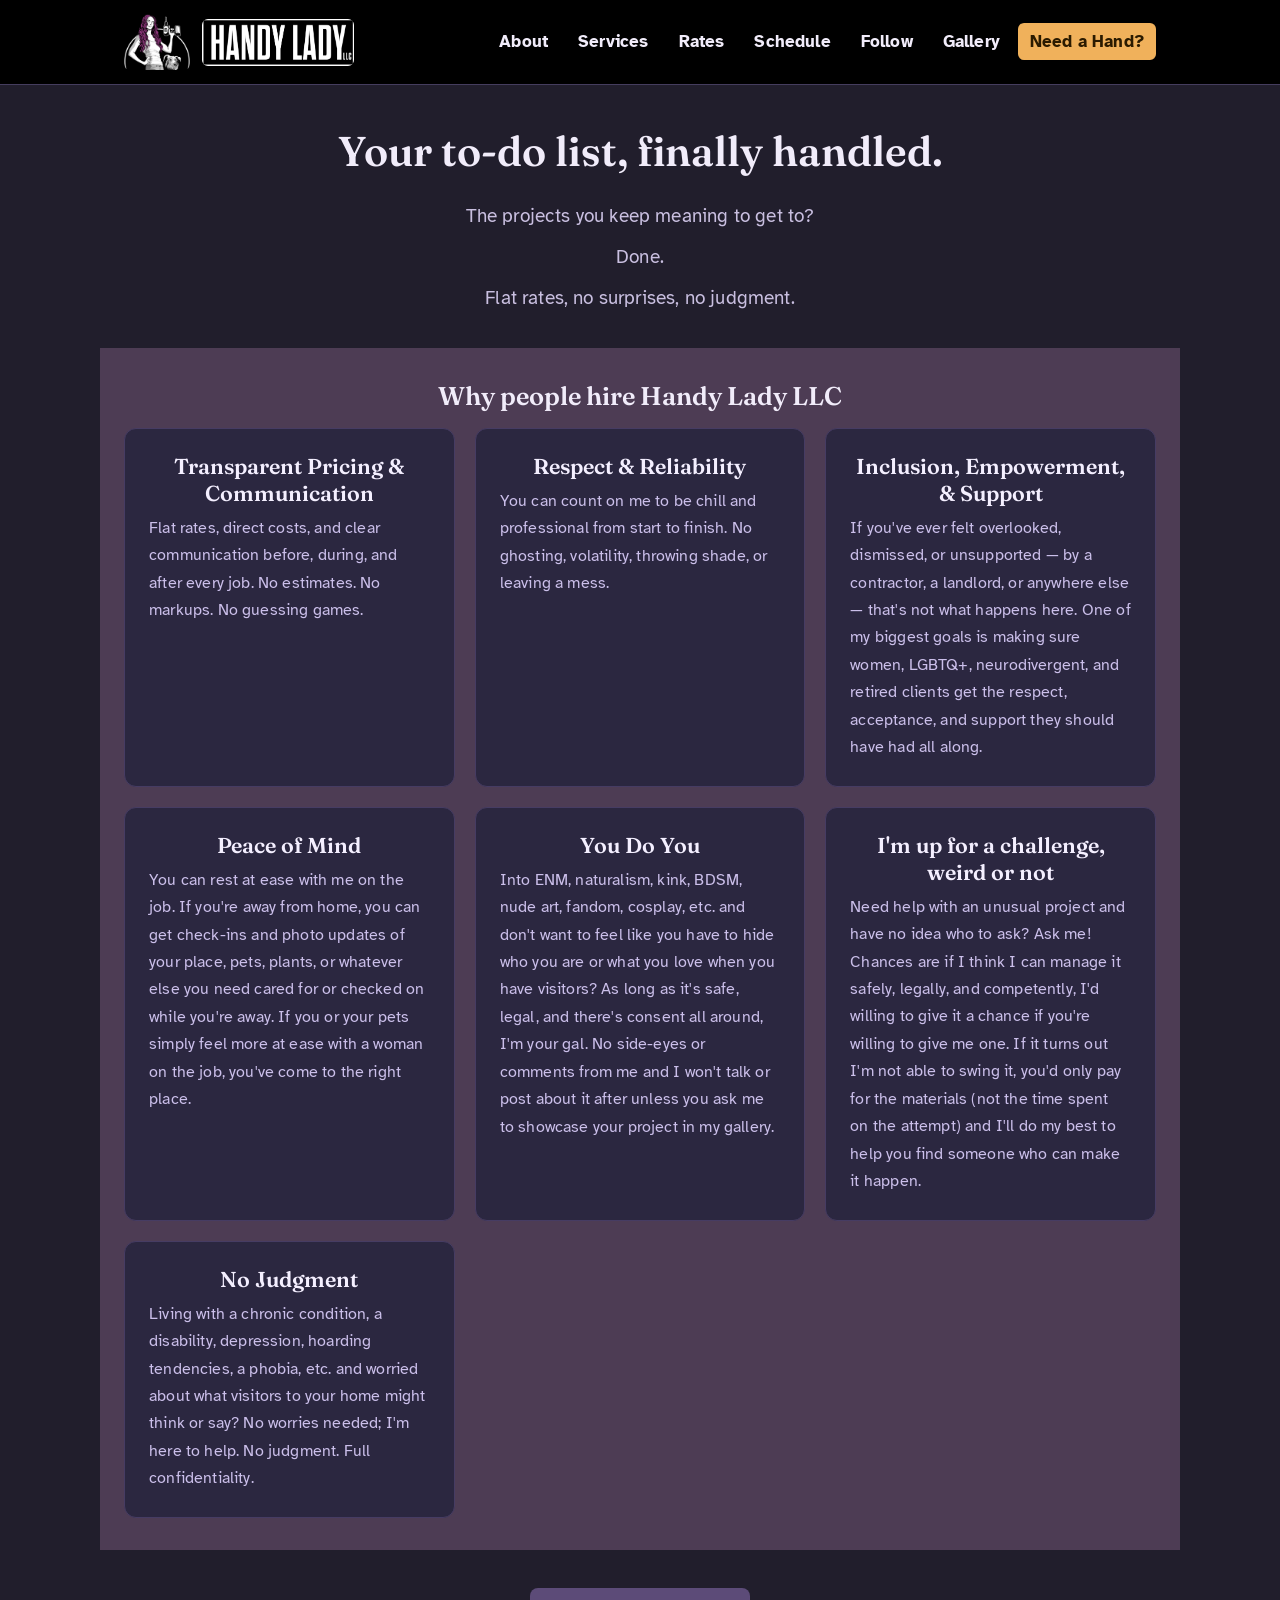
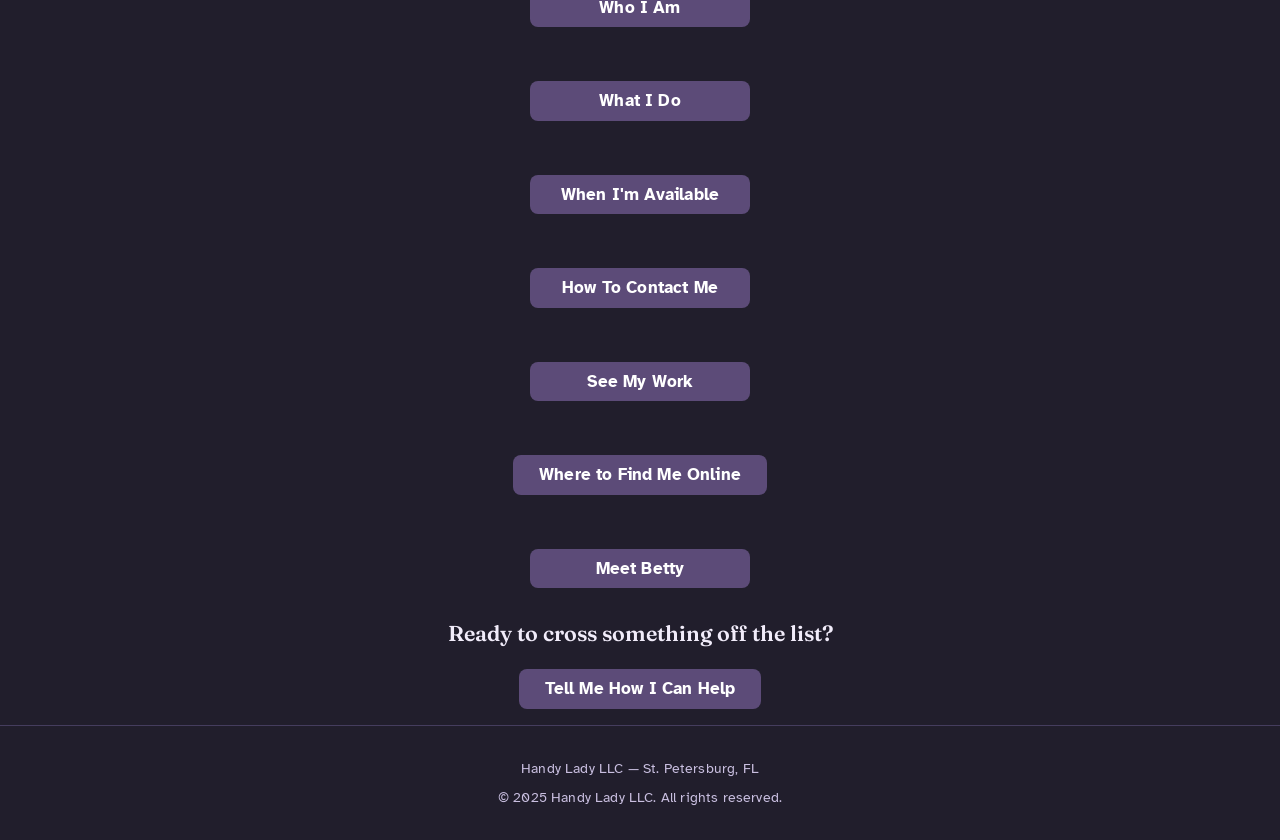
==== commit 6db57b93: "Update index.html" ====
--- a/index.html
+++ b/index.html
@@ -37,54 +37,13 @@
   </p>
   <p class="tagline" style="margin-left:auto;margin-right:auto;">
     Done.
-    </p?
+  </p>
   <p class="tagline" style="margin-left:auto;margin-right:auto;">
     Flat rates, no surprises, no judgment.
   </p>
 </div>
 
-<div class="section">
-  <div class="button-row">
-    <a class="button" href="pages/about.html">Who I Am</a>
-  </div>
-</div>
-  
-<div class="section">
-  <div class="button-row">
-    <a class="button" href="pages/services.html">What I Do</a>
-  </div>
-</div>
 
-<div class="section">
-  <div class="button-row">
-    <a class="button" href="pages/Schedule.html">When I'm Available</a>
-  </div>
-</div>
-
-<div class="section">
-  <div class="button-row">
-    <a class="button" href="pages/contact.html">How To Contact Me</a>
-  </div>
-</div>
-  
-  <div class="section">
-  <div class="button-row">
-    <a class="button" href="pages/gallery.html">See My Work</a>
-  </div>
-</div>
-
-<div class="section">
-  <div class="button-row">
-    <a class="button" href="pages/follow.html">Where to Find Me Online</a>
-  </div>
-</div>
-  
-<div class="section">
-  <div class="button-row">
-    <a class="button" href="pages/Betty.html">Meet Betty</a>
-  </div>
-</div>
-  
 <div class="section strip">
   <div class="section-head center">
     <h2>Why people hire Handy Lady LLC</h2>
@@ -130,6 +89,50 @@
   </div>
 </div>
 
+
+
+  <div class="section">
+  <div class="button-row">
+    <a class="button" href="pages/about.html">Who I Am</a>
+  </div>
+</div>
+  
+<div class="section">
+  <div class="button-row">
+    <a class="button" href="pages/services.html">What I Do</a>
+  </div>
+</div>
+
+<div class="section">
+  <div class="button-row">
+    <a class="button" href="pages/Schedule.html">When I'm Available</a>
+  </div>
+</div>
+
+<div class="section">
+  <div class="button-row">
+    <a class="button" href="pages/contact.html">How To Contact Me</a>
+  </div>
+</div>
+  
+  <div class="section">
+  <div class="button-row">
+    <a class="button" href="pages/gallery.html">See My Work</a>
+  </div>
+</div>
+
+<div class="section">
+  <div class="button-row">
+    <a class="button" href="pages/follow.html">Where to Find Me Online</a>
+  </div>
+</div>
+  
+<div class="section">
+  <div class="button-row">
+    <a class="button" href="pages/Betty.html">Meet Betty</a>
+  </div>
+</div>
+  
 <div class="section" style="text-align:center;">
   <h2>Ready to cross something off the list?</h2>
   <a class="button" href="pages/contact.html">Tell Me How I Can Help</a>
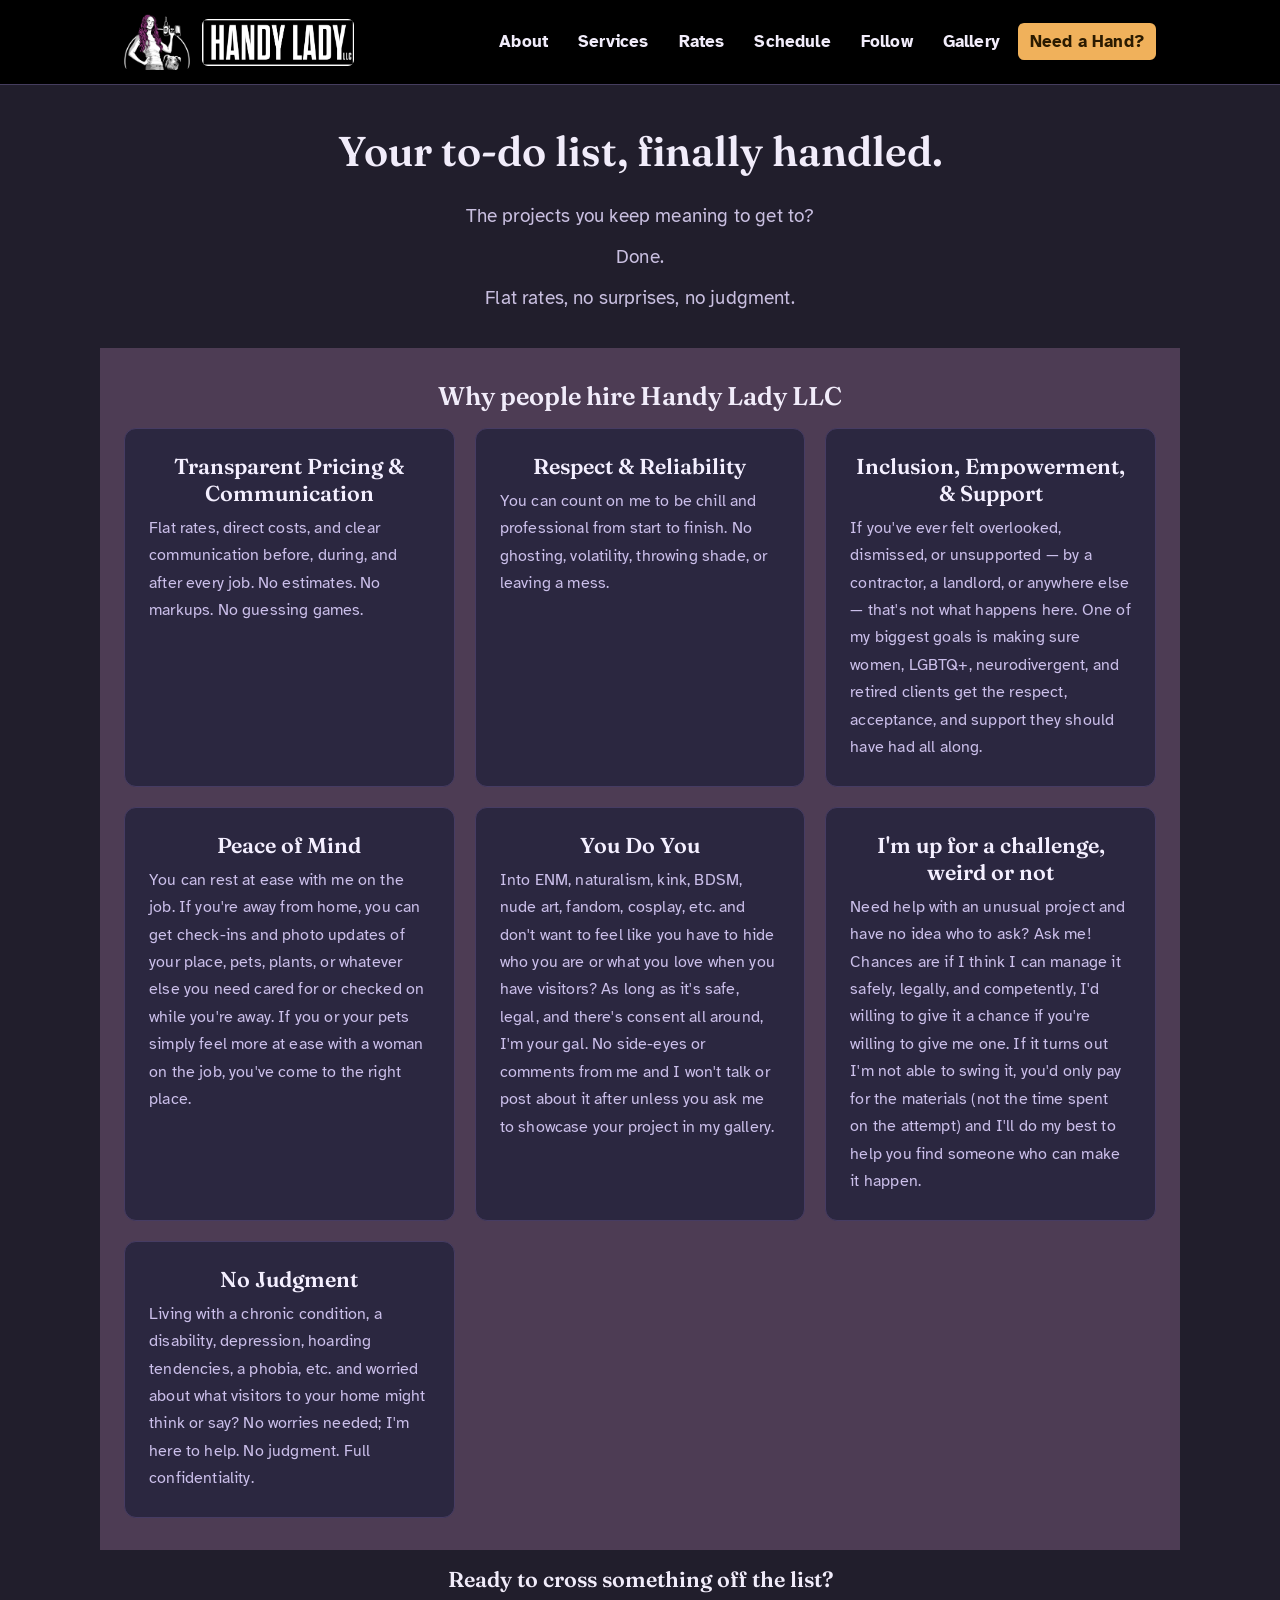
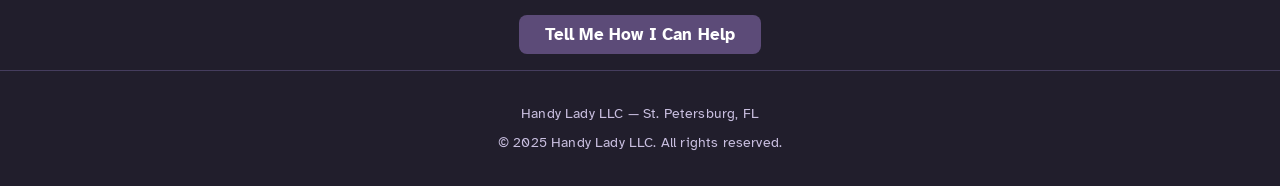
==== commit a8dfaa81: "Update index.html" ====
--- a/index.html
+++ b/index.html
@@ -89,50 +89,6 @@
   </div>
 </div>
 
-
-
-  <div class="section">
-  <div class="button-row">
-    <a class="button" href="pages/about.html">Who I Am</a>
-  </div>
-</div>
-  
-<div class="section">
-  <div class="button-row">
-    <a class="button" href="pages/services.html">What I Do</a>
-  </div>
-</div>
-
-<div class="section">
-  <div class="button-row">
-    <a class="button" href="pages/Schedule.html">When I'm Available</a>
-  </div>
-</div>
-
-<div class="section">
-  <div class="button-row">
-    <a class="button" href="pages/contact.html">How To Contact Me</a>
-  </div>
-</div>
-  
-  <div class="section">
-  <div class="button-row">
-    <a class="button" href="pages/gallery.html">See My Work</a>
-  </div>
-</div>
-
-<div class="section">
-  <div class="button-row">
-    <a class="button" href="pages/follow.html">Where to Find Me Online</a>
-  </div>
-</div>
-  
-<div class="section">
-  <div class="button-row">
-    <a class="button" href="pages/Betty.html">Meet Betty</a>
-  </div>
-</div>
-  
 <div class="section" style="text-align:center;">
   <h2>Ready to cross something off the list?</h2>
   <a class="button" href="pages/contact.html">Tell Me How I Can Help</a>
--- a/css/Style.css
+++ b/css/Style.css
@@ -255,6 +255,7 @@
   max-width: var(--max);
   margin: 0 auto;
   padding: 48px 24px 8px;
+  text-align: center;
 }
 
 /* accent band — a warm purple wash to separate this section from the page,
